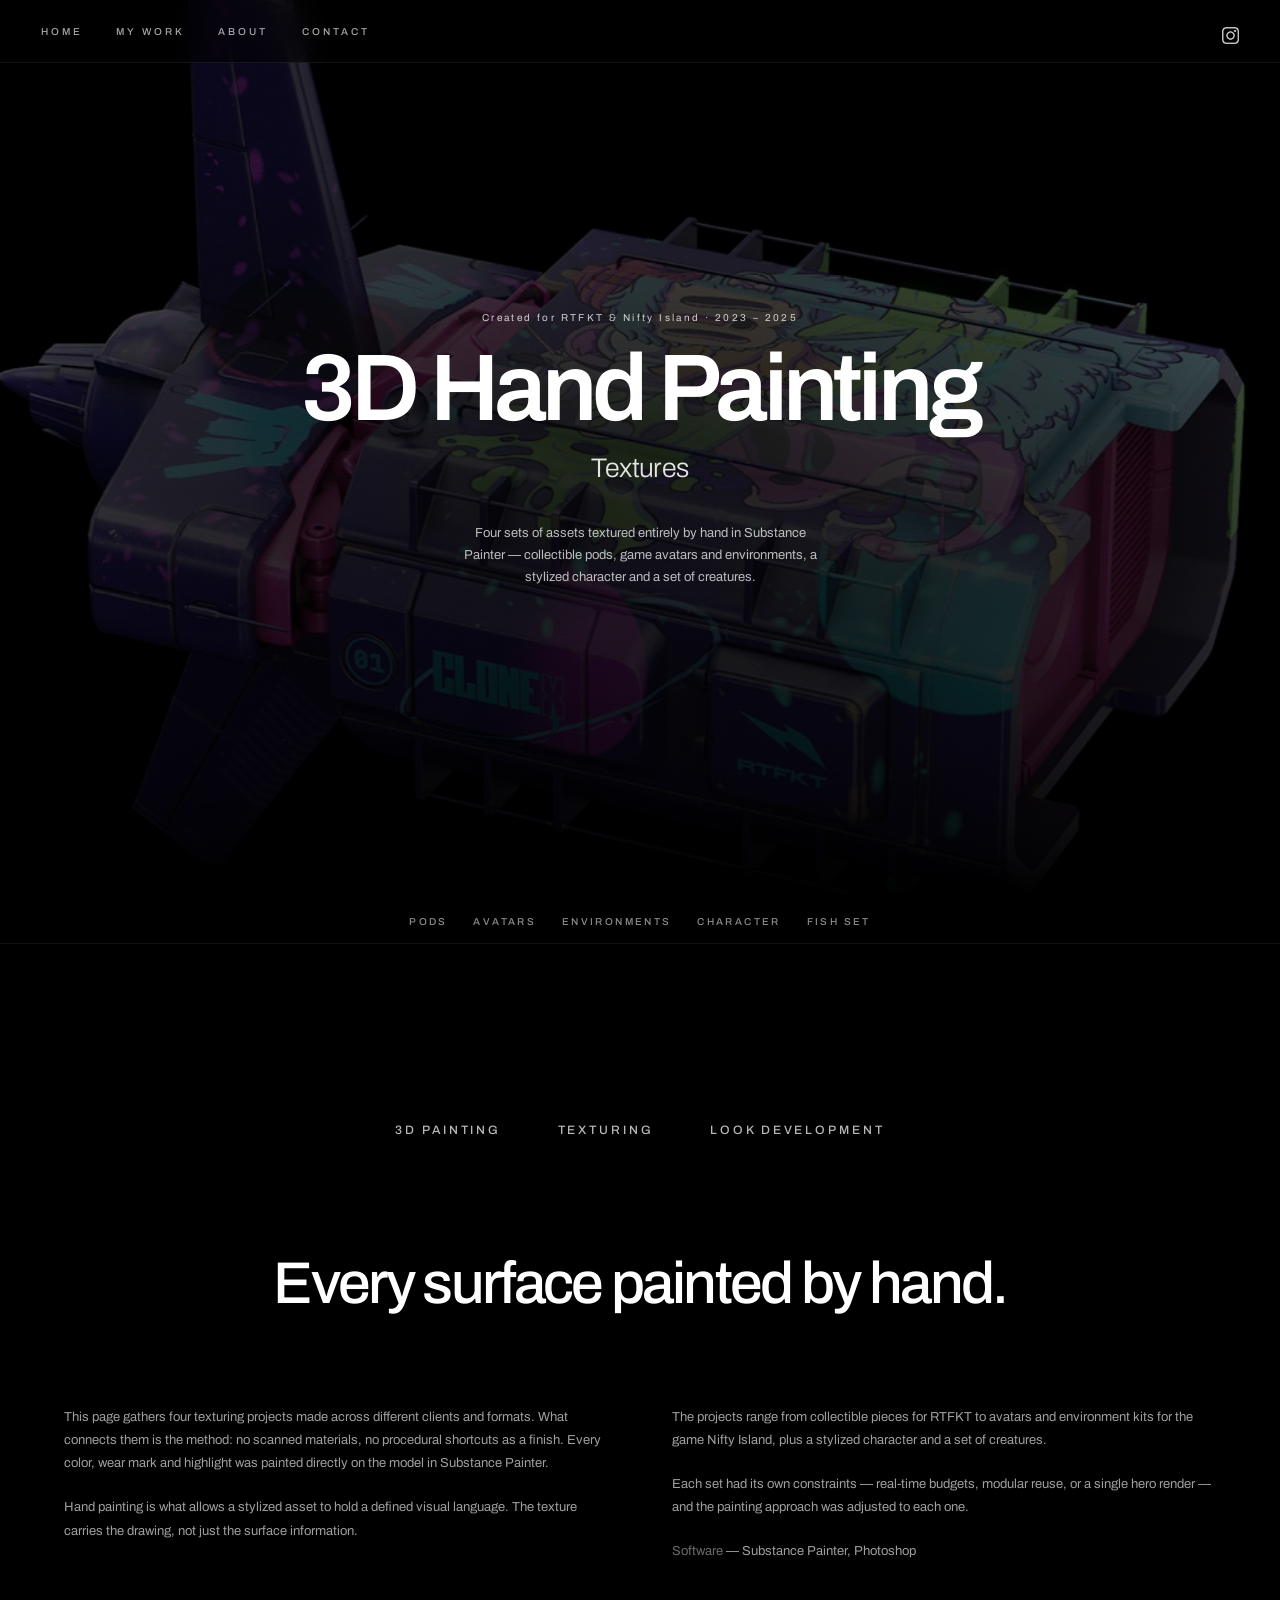
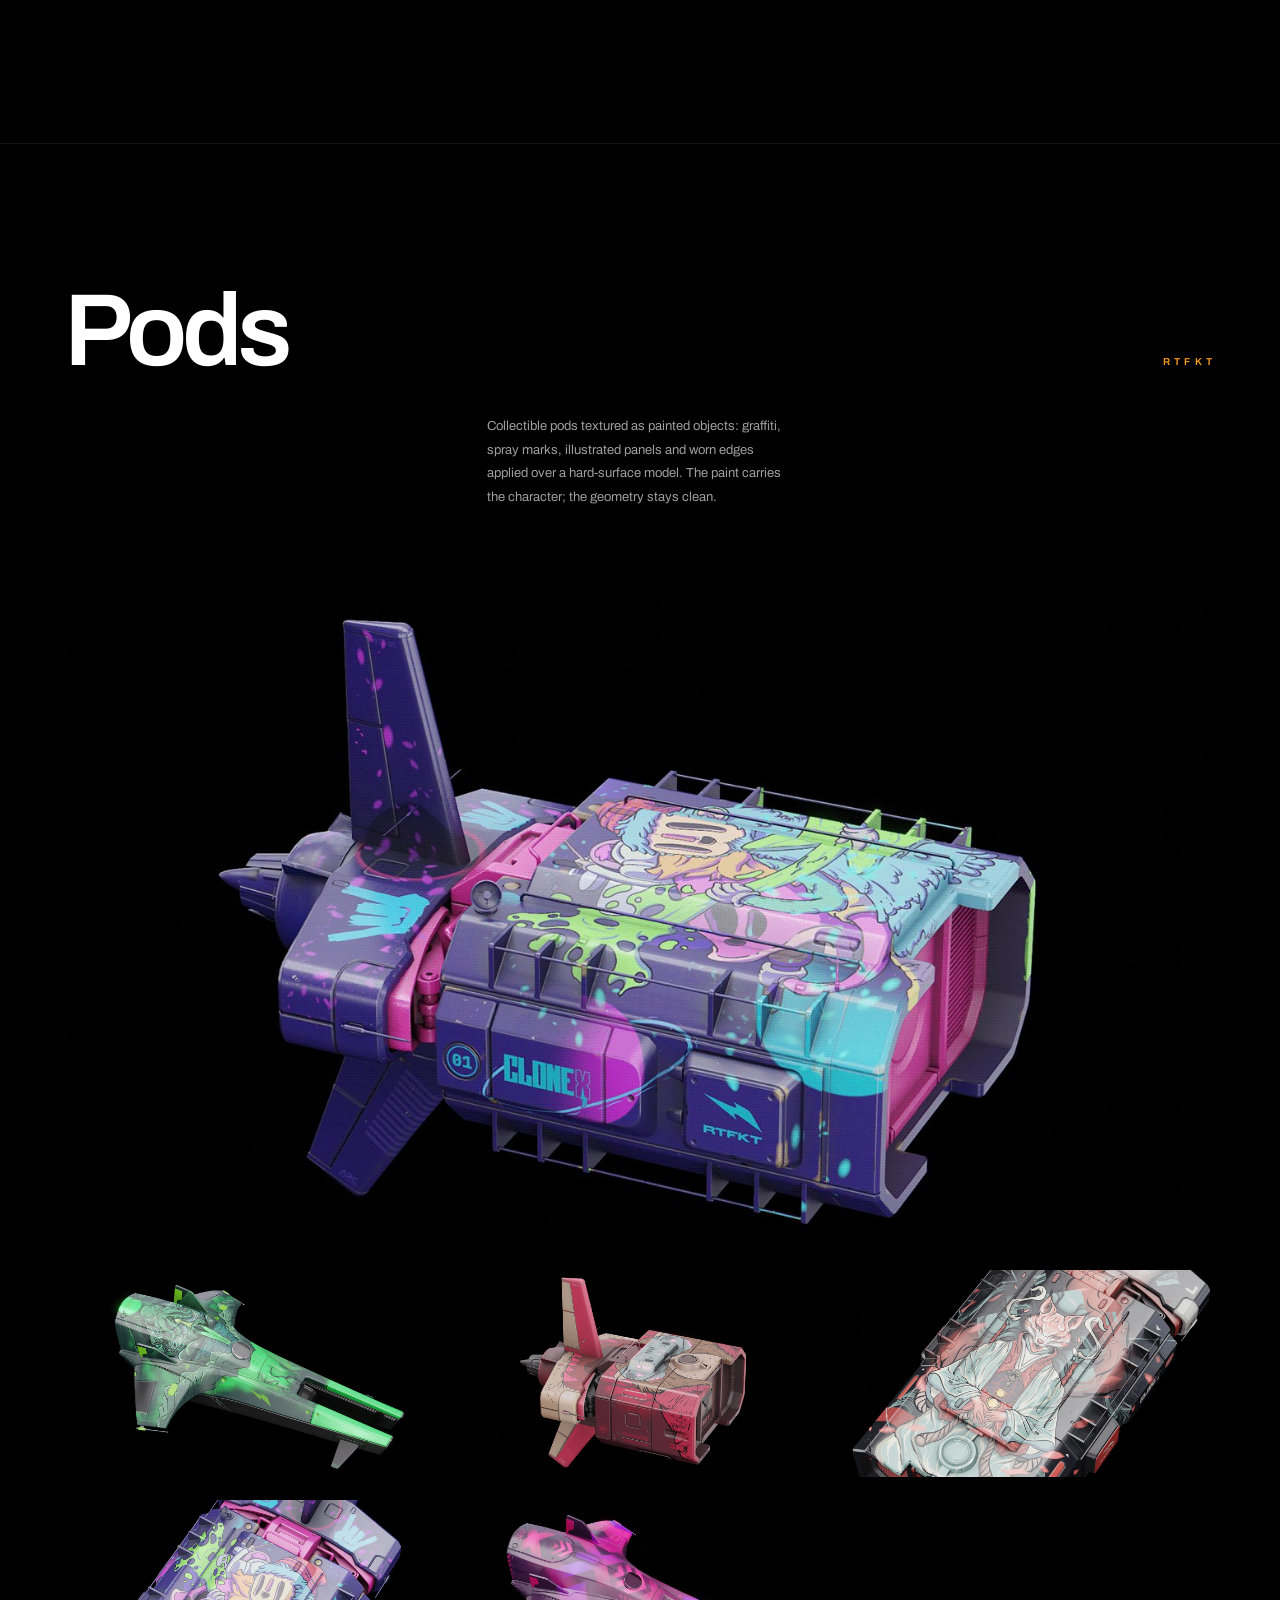
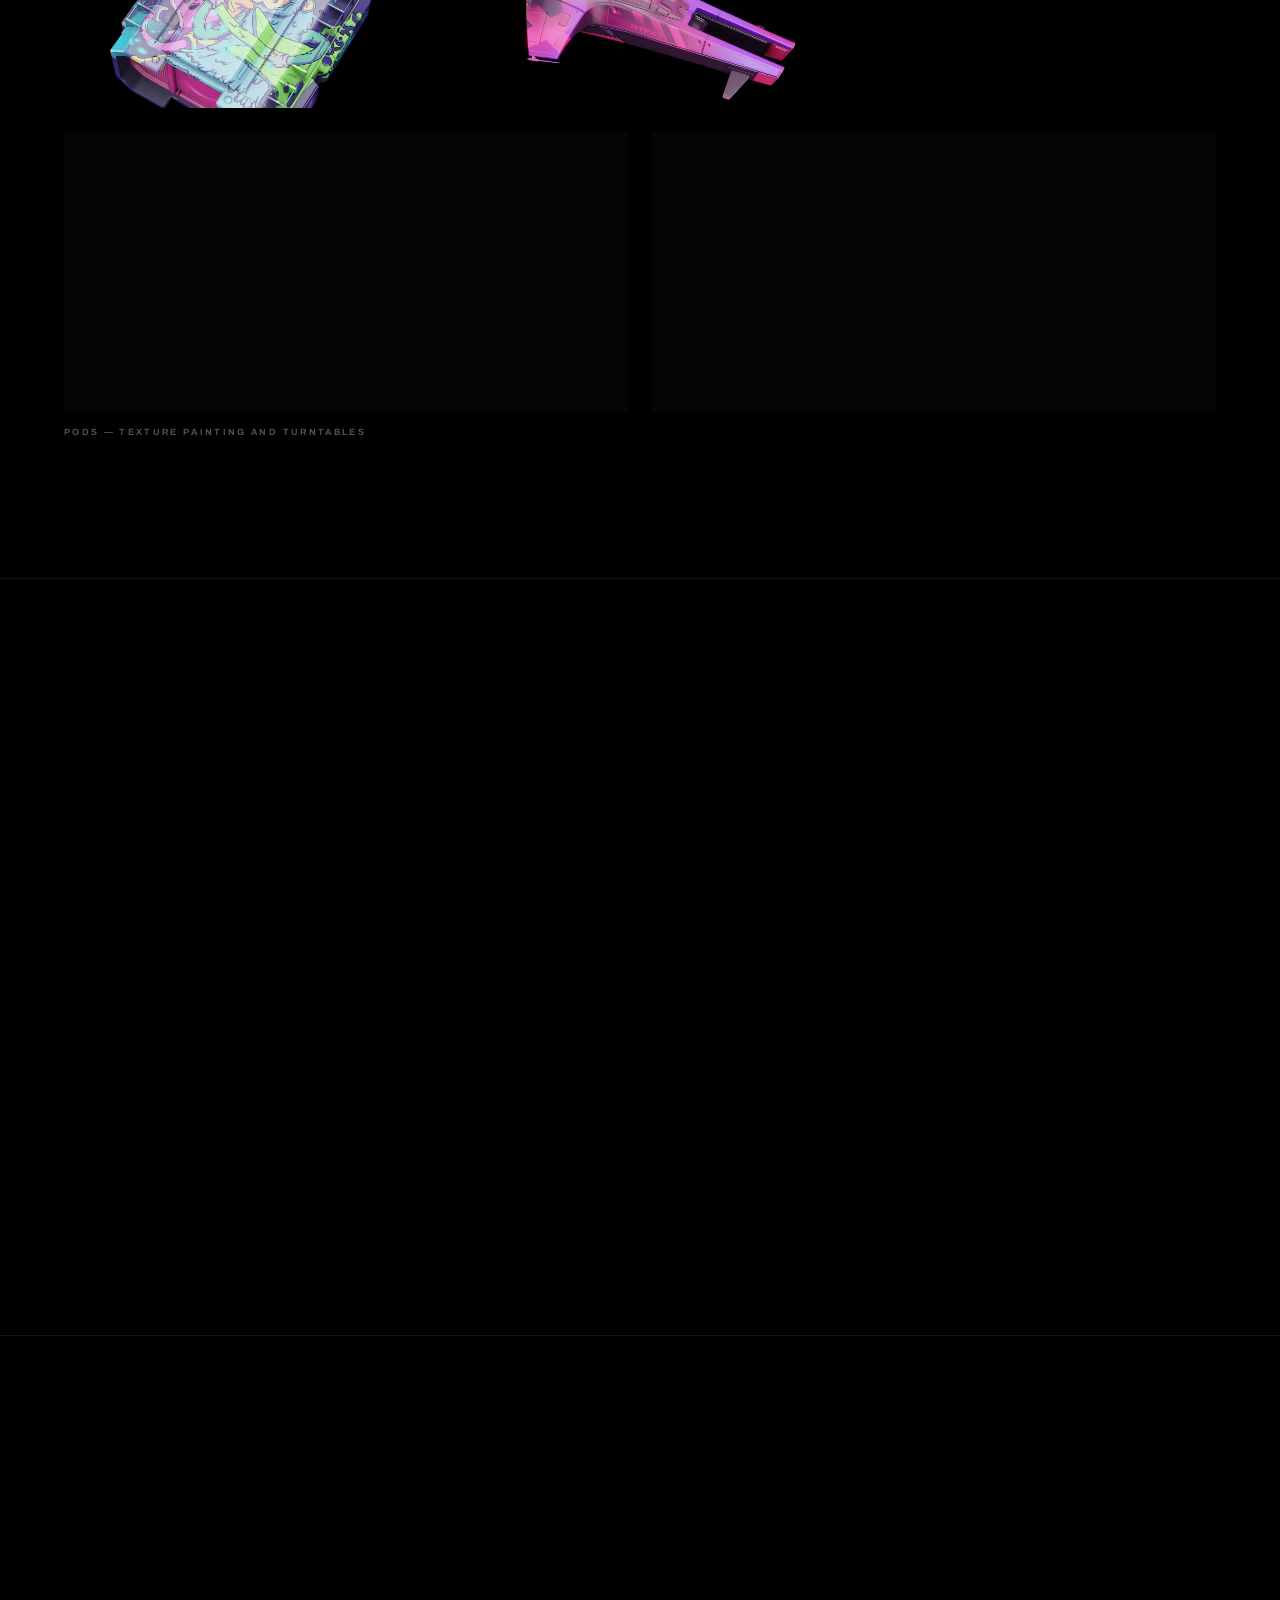
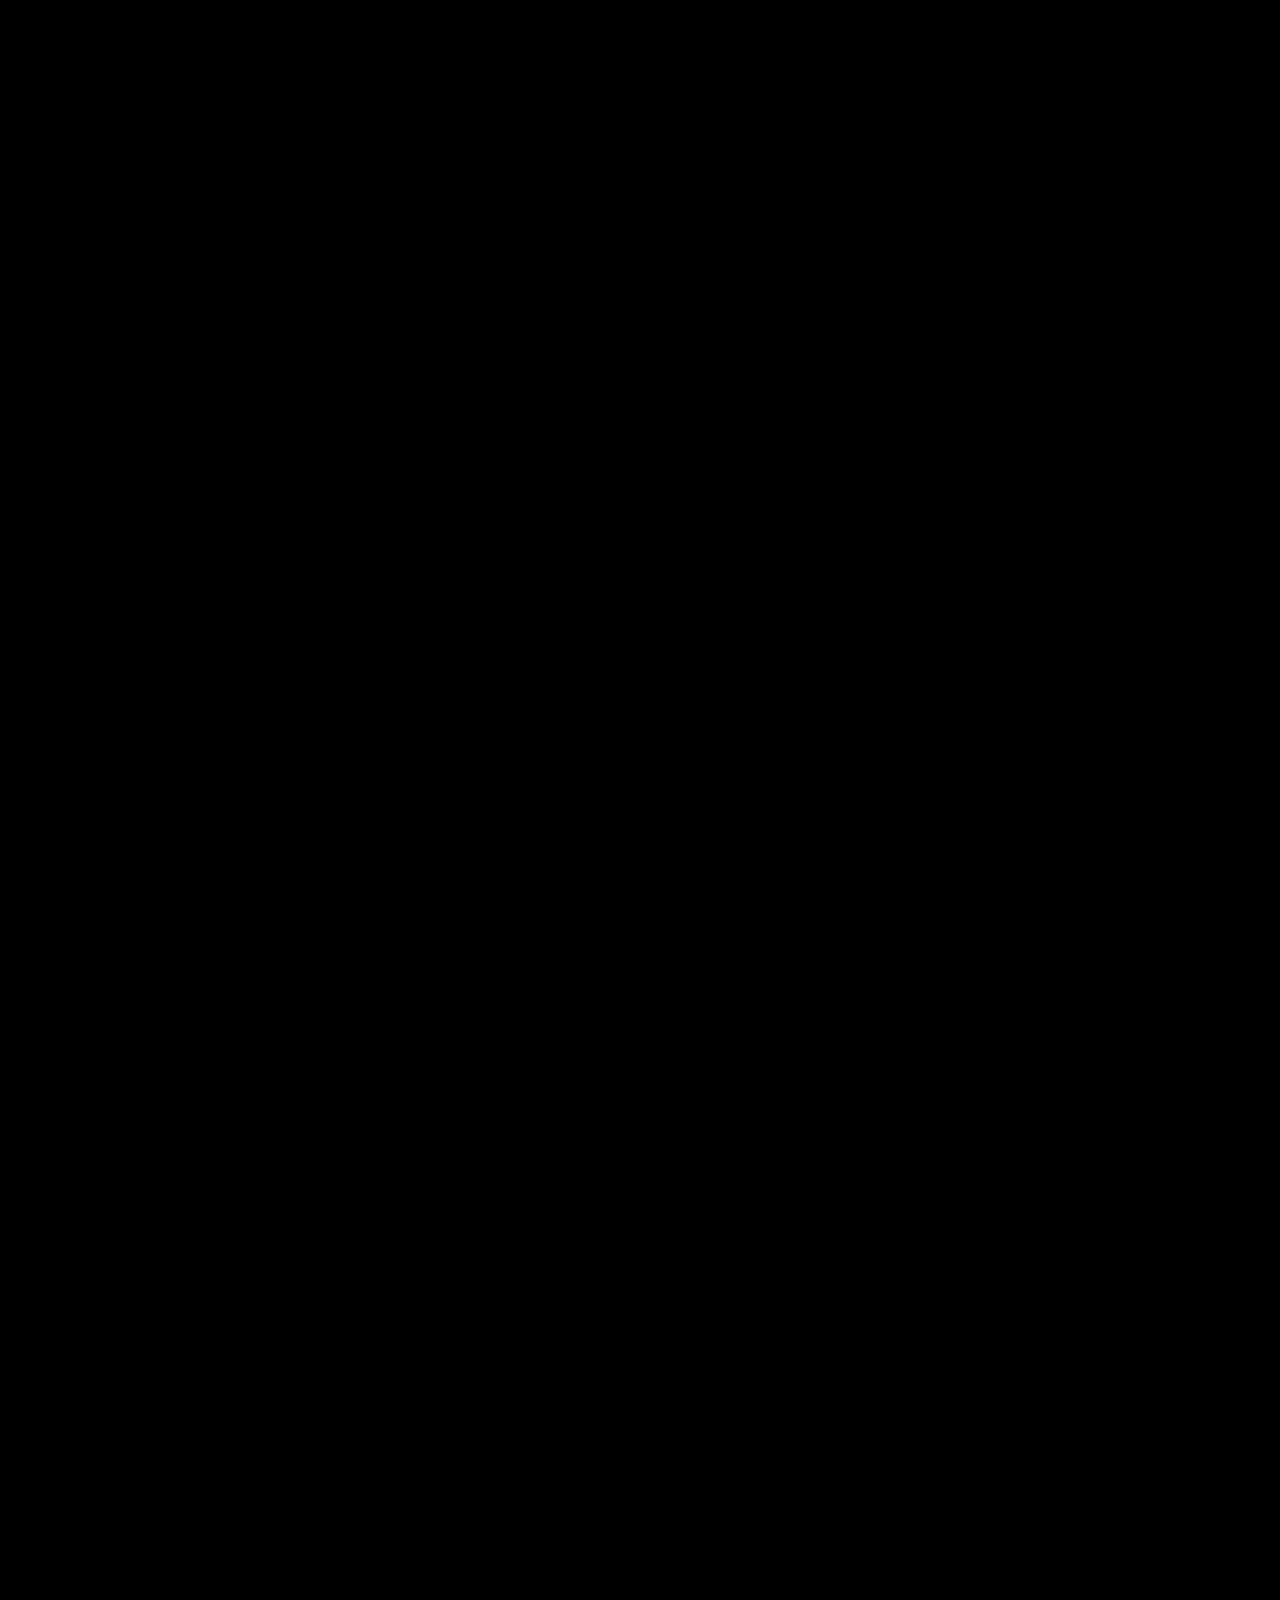
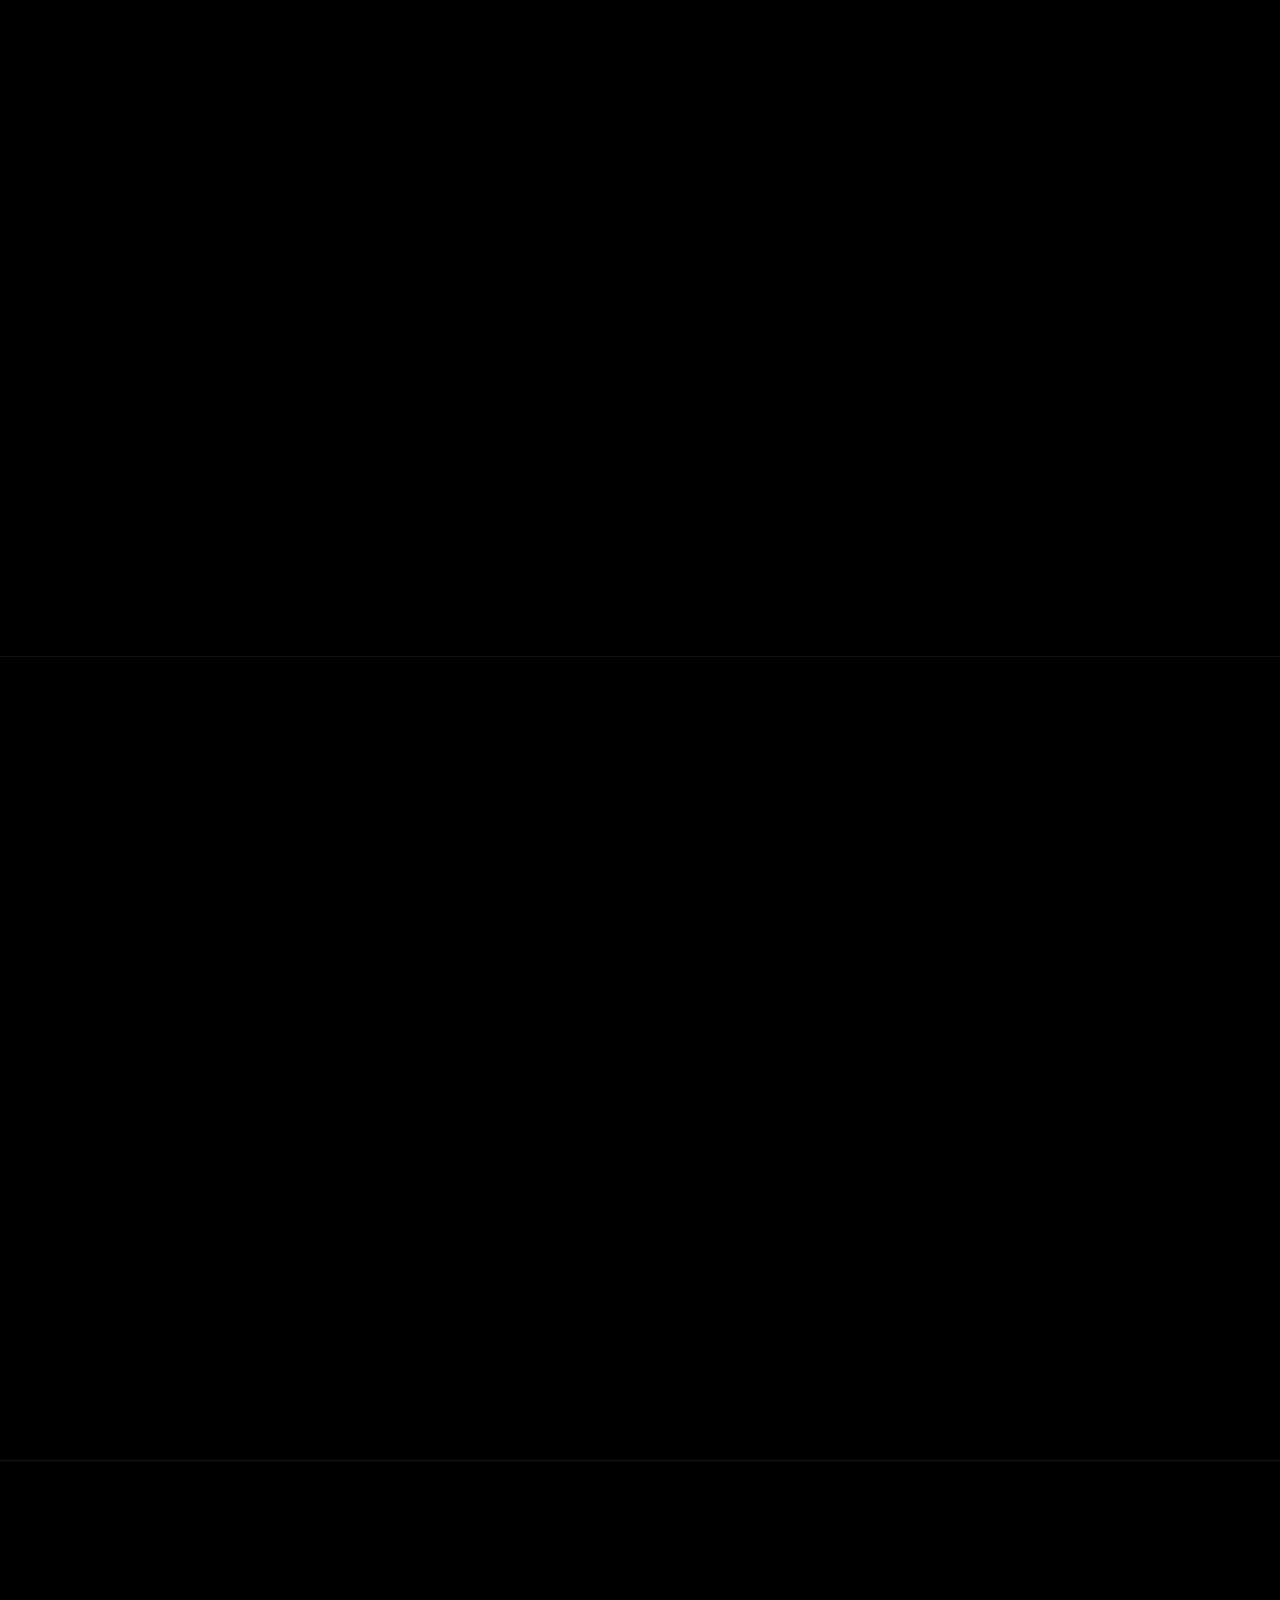
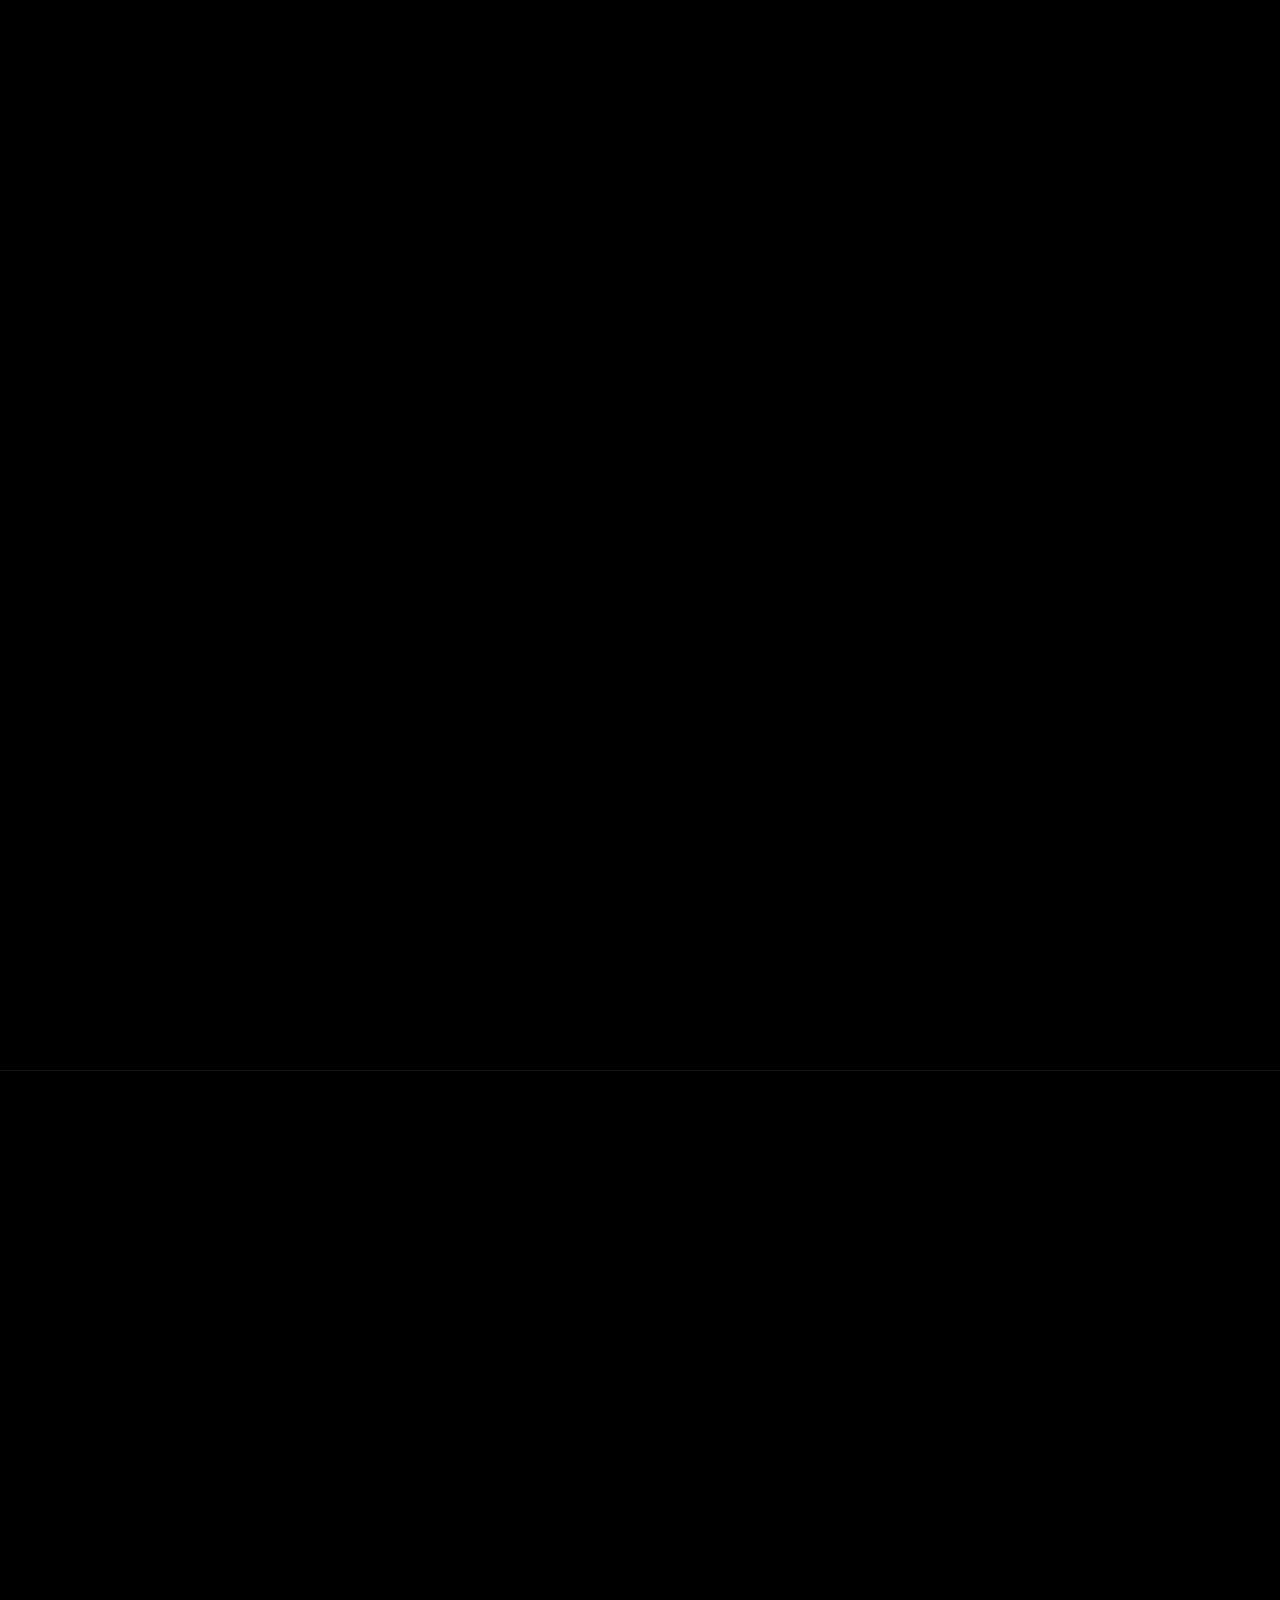
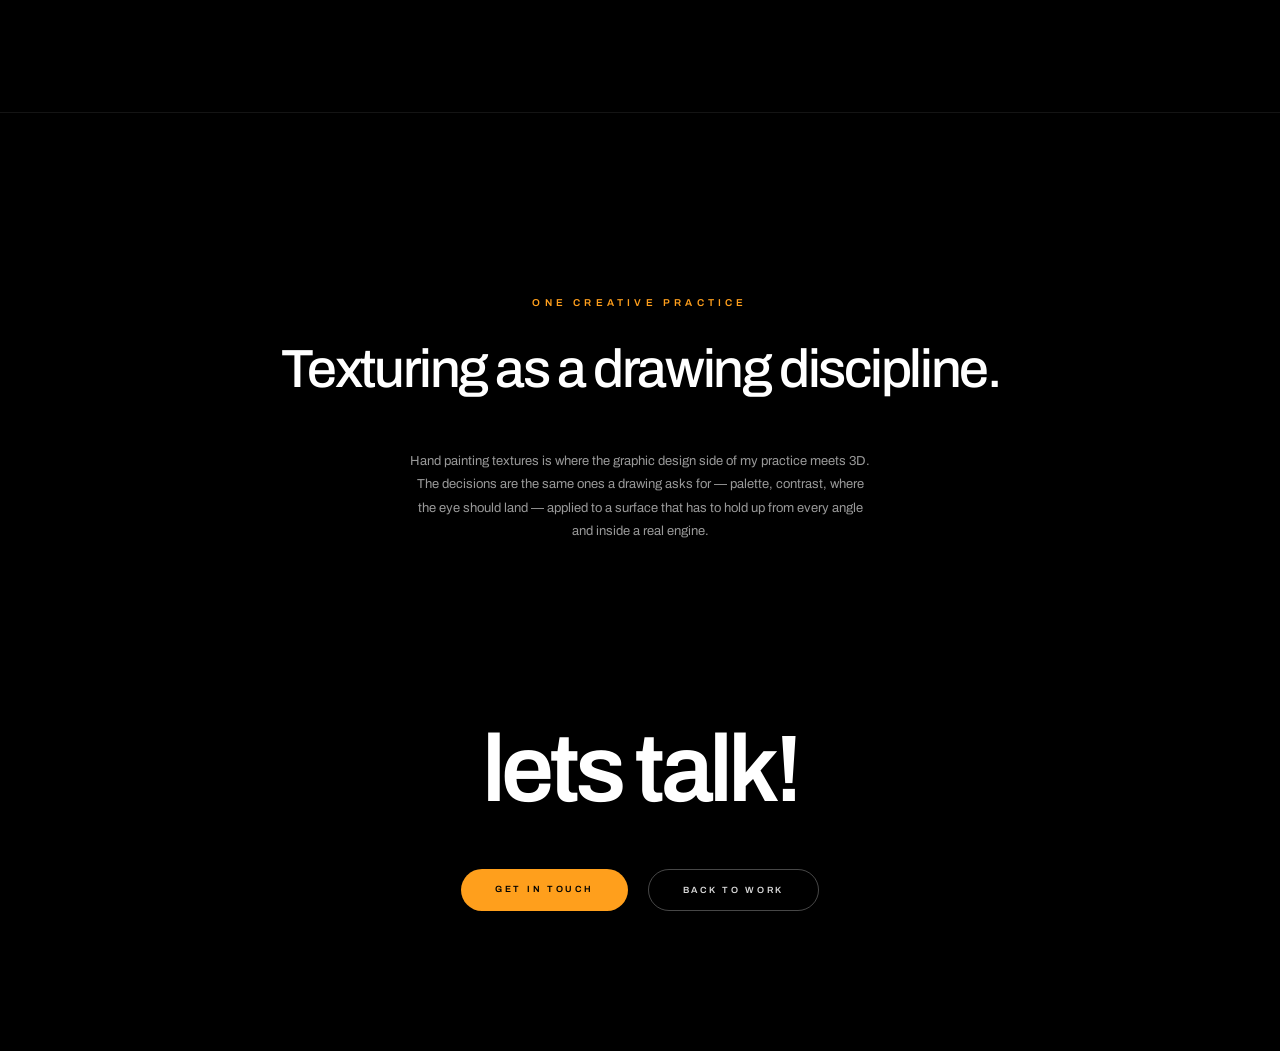
==== 3D Paintings.dc.html @ e6a9c97a "PORTFOLIO_V01" ====
<!DOCTYPE html>
<html>
<head>
<meta charset="utf-8">
<meta name="viewport" content="width=device-width, initial-scale=1">
<script src="./support.js"></script>
</head>
<body>
<x-dc>
<helmet>
<link rel="preconnect" href="https://fonts.googleapis.com">
<link rel="preconnect" href="https://fonts.gstatic.com" crossorigin="">
<link href="https://fonts.googleapis.com/css2?family=Archivo:wght@300;400;500;600;700&amp;display=swap" rel="stylesheet">
<style>
  html, body { margin:0; padding:0; background:#000; }
  body { font-family: Archivo, "Helvetica Neue", Helvetica, sans-serif; -webkit-font-smoothing:antialiased; }
  * { box-sizing:border-box; }
  a { color:#ff9f1c; text-decoration:none; }
  a:hover { color:#fff; }
  ::selection { background:#ff9f1c; color:#000; }
  html { scroll-behavior:smooth; }
</style>
</helmet>
<div style="background:#000; color:#fff; position:relative; overflow:hidden">

  <header style="position:fixed; top:0; left:0; right:0; z-index:60; display:flex; align-items:center; justify-content:space-between; padding:clamp(16px,2vw,26px) clamp(18px,3.2vw,46px); gap:16px; backdrop-filter:blur(18px); background:rgba(0,0,0,.55); border-bottom:1px solid rgba(255,255,255,.07)">
    <nav style="display:flex; gap:clamp(16px,2.6vw,38px); align-items:center; flex-wrap:wrap">
      <a href="Portfolio.dc.html#home" style="font-size:10px; font-weight:500; letter-spacing:.3em; text-transform:uppercase; color:rgba(255,255,255,.65); white-space:nowrap" style-hover="color:#fff">home</a>
      <a href="Portfolio.dc.html#work" style="font-size:10px; font-weight:500; letter-spacing:.3em; text-transform:uppercase; color:rgba(255,255,255,.65); white-space:nowrap" style-hover="color:#fff">my work</a>
      <a href="Portfolio.dc.html#about" style="font-size:10px; font-weight:500; letter-spacing:.3em; text-transform:uppercase; color:rgba(255,255,255,.65); white-space:nowrap" style-hover="color:#fff">about</a>
      <a href="Portfolio.dc.html#contact" style="font-size:10px; font-weight:500; letter-spacing:.3em; text-transform:uppercase; color:rgba(255,255,255,.65); white-space:nowrap" style-hover="color:#fff">contact</a>
    </nav>
    <div style="display:flex; gap:22px; align-items:center">
      <a href="https://instagram.com" target="_blank" rel="noreferrer" style="display:grid; place-items:center; width:17px; height:9px; opacity:.8; transition:opacity .3s ease" style-hover="opacity:1">
        <img src="assets/icone_instagram.png" alt="Instagram" style="width:100%; height:100%; object-fit:contain; display:block">
      </a>
    </div>
  </header>

  <section data-screen-label="Hero" style="position:relative; height:100vh; min-height:620px; overflow:hidden">
    <img data-heroparallax="1" src="assets/paintings/pods-01.jpg" alt="Hand-painted 3D pod" fetchpriority="high" decoding="async" style="position:absolute; inset:0; width:100%; height:100%; object-fit:cover; transform:translate3d(0,0,0) scale(1.1); will-change:transform">
    <div style="position:absolute; inset:0; background:radial-gradient(ellipse 70% 55% at 50% 48%, rgba(0,0,0,.72) 0%, rgba(0,0,0,.55) 55%, rgba(0,0,0,.3) 80%, transparent 100%), linear-gradient(to bottom, rgba(0,0,0,.7) 0%, rgba(0,0,0,.35) 32%, rgba(0,0,0,.6) 70%, #000 100%)"></div>

    <div style="position:absolute; inset:0; display:flex; flex-direction:column; align-items:center; justify-content:center; text-align:center; padding:0 clamp(18px,5vw,90px); gap:clamp(14px,1.6vw,22px)">
      <span style="font-size:clamp(9px,.78vw,12px); font-weight:400; letter-spacing:.24em; color:rgba(255,255,255,.78)">Created for RTFKT &amp; Nifty Island · 2023 – 2025</span>
      <h1 style="margin:0; font-size:clamp(40px,7.4vw,132px); font-weight:600; letter-spacing:-.05em; line-height:.94; color:#fff">3D Hand Painting</h1>
      <p style="margin:0; font-size:clamp(16px,2.1vw,38px); font-weight:300; letter-spacing:-.02em; color:rgba(255,255,255,.88)">Textures</p>
      <p style="margin:clamp(10px,1.4vw,20px) 0 0; max-width:52ch; font-size:clamp(13px,1vw,16px); font-weight:400; line-height:1.7; color:rgba(255,255,255,.72); text-wrap:pretty">Four sets of assets textured entirely by hand in Substance Painter — collectible pods, game avatars and environments, a stylized character and a set of creatures.</p>
    </div>
  </section>

  <nav data-chapters="1" style="position:sticky; top:clamp(48px,5.4vw,66px); z-index:40; display:flex; justify-content:center; gap:clamp(12px,2vw,30px); flex-wrap:wrap; padding:16px clamp(18px,5vw,90px); background:rgba(0,0,0,.6); backdrop-filter:blur(18px); border-bottom:1px solid rgba(255,255,255,.07)">
    <a href="#pods" data-chip="1" style="font-size:10px; font-weight:500; letter-spacing:.24em; text-transform:uppercase; color:rgba(255,255,255,.55); white-space:nowrap" style-hover="color:#fff">pods</a>
    <a href="#avatars" data-chip="1" style="font-size:10px; font-weight:500; letter-spacing:.24em; text-transform:uppercase; color:rgba(255,255,255,.55); white-space:nowrap" style-hover="color:#fff">avatars</a>
    <a href="#environments" data-chip="1" style="font-size:10px; font-weight:500; letter-spacing:.24em; text-transform:uppercase; color:rgba(255,255,255,.55); white-space:nowrap" style-hover="color:#fff">environments</a>
    <a href="#character" data-chip="1" style="font-size:10px; font-weight:500; letter-spacing:.24em; text-transform:uppercase; color:rgba(255,255,255,.55); white-space:nowrap" style-hover="color:#fff">character</a>
    <a href="#fish" data-chip="1" style="font-size:10px; font-weight:500; letter-spacing:.24em; text-transform:uppercase; color:rgba(255,255,255,.55); white-space:nowrap" style-hover="color:#fff">fish set</a>
  </nav>

  <section data-screen-label="Discipline" style="padding:clamp(90px,14vw,220px) clamp(18px,5vw,90px)">
    <div data-reveal="1" style="display:flex; justify-content:center; gap:clamp(28px,4.4vw,72px); flex-wrap:wrap; font-size:clamp(11px,.95vw,15px); font-weight:500; letter-spacing:.24em; text-transform:uppercase; color:rgba(255,255,255,.72)">
      <span>3D Painting</span>
      <span>Texturing</span>
      <span>Look Development</span>
    </div>
    <p data-reveal="1" style="margin:clamp(56px,9vw,140px) auto 0; max-width:22ch; text-align:center; font-size:clamp(28px,4.6vw,76px); font-weight:500; letter-spacing:-.045em; line-height:1.08; color:#fff; text-wrap:balance">Every surface painted by hand.</p>
    <div data-reveal="1" style="display:grid; grid-template-columns:repeat(auto-fit,minmax(320px,1fr)); gap:clamp(28px,5vw,90px); align-items:start; width:min(100%,1180px); margin:clamp(46px,7vw,110px) auto 0">
      <div style="display:flex; flex-direction:column; gap:clamp(14px,1.6vw,22px); font-size:clamp(13px,1vw,16px); line-height:1.8; color:rgba(255,255,255,.62); text-wrap:pretty">
        <p style="margin:0">This page gathers four texturing projects made across different clients and formats. What connects them is the method: no scanned materials, no procedural shortcuts as a finish. Every color, wear mark and highlight was painted directly on the model in Substance Painter.</p>
        <p style="margin:0">Hand painting is what allows a stylized asset to hold a defined visual language. The texture carries the drawing, not just the surface information.</p>
      </div>
      <div style="display:flex; flex-direction:column; gap:clamp(14px,1.6vw,22px); font-size:clamp(13px,1vw,16px); line-height:1.8; color:rgba(255,255,255,.62); text-wrap:pretty">
        <p style="margin:0">The projects range from collectible pieces for RTFKT to avatars and environment kits for the game Nifty Island, plus a stylized character and a set of creatures.</p>
        <p style="margin:0">Each set had its own constraints — real-time budgets, modular reuse, or a single hero render — and the painting approach was adjusted to each one.</p>
        <p style="margin:0"><span style="color:rgba(255,255,255,.42)">Software</span> — Substance Painter, Photoshop</p>
      </div>
    </div>
  </section>

  <section id="pods" data-screen-label="Pods" style="content-visibility:auto; contain-intrinsic-size:auto 1400px; padding:clamp(70px,11vw,170px) 0; border-top:1px solid rgba(255,255,255,.08)">
    <div style="display:flex; align-items:baseline; justify-content:space-between; gap:clamp(18px,3vw,48px); flex-wrap:wrap; width:min(100%,1700px); margin:0 auto; padding:0 clamp(18px,5vw,90px)">
      <h2 data-reveal="1" style="margin:0; font-size:clamp(40px,8vw,150px); font-weight:600; letter-spacing:-.055em; line-height:.9; color:#fff">Pods</h2>
      <span style="font-size:10px; font-weight:600; letter-spacing:.42em; text-transform:uppercase; color:#ff9f1c">rtfkt</span>
    </div>
    <p data-reveal="1" style="margin:clamp(24px,3vw,44px) auto 0; max-width:62ch; padding:0 clamp(18px,5vw,90px); font-size:clamp(13px,1vw,16px); line-height:1.8; color:rgba(255,255,255,.62); text-wrap:pretty">Collectible pods textured as painted objects: graffiti, spray marks, illustrated panels and worn edges applied over a hard-surface model. The paint carries the character; the geometry stays clean.</p>
    <div style="width:min(100%,1700px); margin:clamp(46px,7vw,100px) auto 0; padding:0 clamp(18px,5vw,90px)">
      <img src="assets/paintings/pods-01.jpg" alt="Hand-painted pod" loading="lazy" decoding="async" style="width:100%; height:auto; display:block; border-radius:4px">
    </div>
    <div style="display:grid; grid-template-columns:repeat(auto-fit,minmax(300px,1fr)); gap:clamp(14px,1.8vw,28px); width:min(100%,1700px); margin:clamp(14px,1.8vw,28px) auto 0; padding:0 clamp(18px,5vw,90px)">
      <img src="assets/paintings/pods-02.jpg" alt="Hand-painted pod" loading="lazy" decoding="async" style="width:100%; height:auto; display:block; border-radius:4px">
      <img src="assets/paintings/pods-03.jpg" alt="Hand-painted pod" loading="lazy" decoding="async" style="width:100%; height:auto; display:block; border-radius:4px">
      <img src="assets/paintings/pods-04.jpg" alt="Hand-painted pod" loading="lazy" decoding="async" style="width:100%; height:auto; display:block; border-radius:4px">
      <img src="assets/paintings/pods-05.jpg" alt="Hand-painted pod" loading="lazy" decoding="async" style="width:100%; height:auto; display:block; border-radius:4px">
      <img src="assets/paintings/pods-06.jpg" alt="Hand-painted pod" loading="lazy" decoding="async" style="width:100%; height:auto; display:block; border-radius:4px">
    </div>
    <div style="display:grid; grid-template-columns:repeat(auto-fit,minmax(300px,1fr)); gap:clamp(14px,1.8vw,28px); width:min(100%,1700px); margin:clamp(14px,1.8vw,28px) auto 0; padding:0 clamp(18px,5vw,90px)">
      <video data-lazyvid="1" src="assets/paintings/pods-turntable-b.mp4" muted="" loop="" playsinline="" preload="none" aria-label="Pod turntable" style="width:100%; height:auto; display:block; border-radius:4px; background:#050505"></video>
      <video data-lazyvid="1" src="assets/paintings/pods-turntable-a.mp4" muted="" loop="" playsinline="" preload="none" aria-label="Pod turntable" style="width:100%; height:auto; display:block; border-radius:4px; background:#050505"></video>
    </div>
    <p style="margin:14px auto 0; width:min(100%,1700px); padding:0 clamp(18px,5vw,90px); font-size:9px; font-weight:600; letter-spacing:.26em; text-transform:uppercase; color:rgba(255,255,255,.34)">pods — texture painting and turntables</p>
  </section>

  <section id="avatars" data-screen-label="Avatars" style="content-visibility:auto; contain-intrinsic-size:auto 1200px; padding:clamp(70px,11vw,170px) 0; border-top:1px solid rgba(255,255,255,.08)">
    <div style="display:flex; align-items:baseline; justify-content:space-between; gap:clamp(18px,3vw,48px); flex-wrap:wrap; width:min(100%,1700px); margin:0 auto; padding:0 clamp(18px,5vw,90px)">
      <h2 data-reveal="1" style="margin:0; max-width:14ch; font-size:clamp(40px,8vw,150px); font-weight:600; letter-spacing:-.055em; line-height:.9; color:#fff">Avatars</h2>
      <span style="font-size:10px; font-weight:600; letter-spacing:.42em; text-transform:uppercase; color:#ff9f1c">nifty island</span>
    </div>
    <p data-reveal="1" style="margin:clamp(24px,3vw,44px) auto 0; max-width:62ch; padding:0 clamp(18px,5vw,90px); font-size:clamp(13px,1vw,16px); line-height:1.8; color:rgba(255,255,255,.62); text-wrap:pretty">A series of playable characters textured for the game. Each one had to read clearly at gameplay distance and hold the identity of its collection, working inside a real-time texture budget.</p>
    <div style="display:grid; grid-template-columns:repeat(auto-fit,minmax(240px,1fr)); gap:clamp(12px,1.5vw,24px); width:min(100%,1700px); margin:clamp(46px,7vw,100px) auto 0; padding:0 clamp(18px,5vw,90px)">
      <video data-lazyvid="1" src="assets/paintings/nifty-shiba.mp4" muted="" loop="" playsinline="" preload="none" aria-label="Character turntable" style="width:100%; height:auto; display:block; border-radius:4px; background:#050505"></video>
      <video data-lazyvid="1" src="assets/paintings/nifty-wolfdao.mp4" muted="" loop="" playsinline="" preload="none" aria-label="Character turntable" style="width:100%; height:auto; display:block; border-radius:4px; background:#050505"></video>
      <video data-lazyvid="1" src="assets/paintings/nifty-metamask.mp4" muted="" loop="" playsinline="" preload="none" aria-label="Character turntable" style="width:100%; height:auto; display:block; border-radius:4px; background:#050505"></video>
      <video data-lazyvid="1" src="assets/paintings/nifty-sassal.mp4" muted="" loop="" playsinline="" preload="none" aria-label="Character turntable" style="width:100%; height:auto; display:block; border-radius:4px; background:#050505"></video>
      
    </div>
    <p style="margin:14px auto 0; width:min(100%,1700px); padding:0 clamp(18px,5vw,90px); font-size:9px; font-weight:600; letter-spacing:.26em; text-transform:uppercase; color:rgba(255,255,255,.34)">nifty island — character texturing</p>
  </section>

  <section id="environments" data-screen-label="Environments" style="content-visibility:auto; contain-intrinsic-size:auto 2000px; padding:clamp(70px,11vw,170px) 0; border-top:1px solid rgba(255,255,255,.08)">
    <div style="display:flex; align-items:baseline; justify-content:space-between; gap:clamp(18px,3vw,48px); flex-wrap:wrap; width:min(100%,1700px); margin:0 auto; padding:0 clamp(18px,5vw,90px)">
      <h2 data-reveal="1" style="margin:0; max-width:14ch; font-size:clamp(40px,8vw,150px); font-weight:600; letter-spacing:-.055em; line-height:.9; color:#fff">Houses &amp; props</h2>
      <span style="font-size:10px; font-weight:600; letter-spacing:.42em; text-transform:uppercase; color:#ff9f1c">nifty island</span>
    </div>
    <p data-reveal="1" style="margin:clamp(24px,3vw,44px) auto 0; max-width:62ch; padding:0 clamp(18px,5vw,90px); font-size:clamp(13px,1vw,16px); line-height:1.8; color:rgba(255,255,255,.62); text-wrap:pretty">Buildings, modular kits, furniture and props for the environments. Painted as families rather than single objects: the wood, fabric and paint had to stay consistent across dozens of pieces so players could combine them freely.</p>
    <div style="display:grid; grid-template-columns:repeat(auto-fit,minmax(240px,1fr)); gap:clamp(12px,1.5vw,24px); width:min(100%,1700px); margin:clamp(46px,7vw,100px) auto 0; padding:0 clamp(18px,5vw,90px)">
      <video data-lazyvid="1" src="assets/paintings/nifty-bayc.mp4" muted="" loop="" playsinline="" preload="none" aria-label="House turntable" style="width:100%; height:auto; display:block; border-radius:4px; background:#050505"></video>
      <video data-lazyvid="1" src="assets/paintings/nifty-moonbirds.mp4" muted="" loop="" playsinline="" preload="none" aria-label="House turntable" style="width:100%; height:auto; display:block; border-radius:4px; background:#050505"></video>
      <video data-lazyvid="1" src="assets/paintings/nifty-forgottenrunes.mp4" muted="" loop="" playsinline="" preload="none" aria-label="House turntable" style="width:100%; height:auto; display:block; border-radius:4px; background:#050505"></video>
      <video data-lazyvid="1" src="assets/paintings/nifty-cyberkong.mp4" muted="" loop="" playsinline="" preload="none" aria-label="House turntable" style="width:100%; height:auto; display:block; border-radius:4px; background:#050505"></video>
      <video data-lazyvid="1" src="assets/paintings/nifty-sappyseals.mp4" muted="" loop="" playsinline="" preload="none" aria-label="House turntable" style="width:100%; height:auto; display:block; border-radius:4px; background:#050505"></video>
    </div>
    <p style="margin:14px auto 0; width:min(100%,1700px); padding:0 clamp(18px,5vw,90px); font-size:9px; font-weight:600; letter-spacing:.26em; text-transform:uppercase; color:rgba(255,255,255,.34)">houses — texture painting and turntables</p>
    <div style="display:grid; grid-template-columns:repeat(auto-fit,minmax(320px,1fr)); gap:clamp(14px,1.8vw,28px); width:min(100%,1700px); margin:clamp(46px,7vw,100px) auto 0; padding:0 clamp(18px,5vw,90px)">
      <img src="assets/paintings/env-01.jpg" alt="Hand-painted furniture set" loading="lazy" decoding="async" style="width:100%; height:auto; display:block; border-radius:4px; grid-column:1/-1">
      <img src="assets/paintings/env-02.jpg" alt="Hand-painted prop" loading="lazy" decoding="async" style="width:100%; height:auto; display:block; border-radius:4px">
      <img src="assets/paintings/env-04.jpg" alt="Hand-painted prop" loading="lazy" decoding="async" style="width:100%; height:auto; display:block; border-radius:4px">
      <img src="assets/paintings/env-05.jpg" alt="Hand-painted prop" loading="lazy" decoding="async" style="width:100%; height:auto; display:block; border-radius:4px">
      <img src="assets/paintings/env-06.jpg" alt="Modular flooring kit" loading="lazy" decoding="async" style="width:100%; height:auto; display:block; border-radius:4px">
    </div>
    <div data-reveal="1" style="display:grid; grid-template-columns:repeat(auto-fit,minmax(300px,1fr)); gap:clamp(28px,4vw,64px); align-items:center; width:min(100%,1500px); margin:clamp(46px,7vw,100px) auto 0; padding:0 clamp(18px,5vw,90px)">
      <img src="assets/paintings/env-03.jpg" alt="Untextured modular kit" loading="lazy" decoding="async" style="width:100%; height:auto; display:block; border-radius:4px">
      <p style="margin:0; font-size:clamp(15px,1.35vw,22px); font-weight:400; line-height:1.6; letter-spacing:-.01em; color:#fff; text-wrap:pretty">The same kit before painting. Everything that reads as material in the final asset — grain, joints, dirt, colored accents — was added in the texture.</p>
    </div>
    <p style="margin:14px auto 0; width:min(100%,1700px); padding:0 clamp(18px,5vw,90px); font-size:9px; font-weight:600; letter-spacing:.26em; text-transform:uppercase; color:rgba(255,255,255,.34)">props and modular kits — environment assets</p>
  </section>

  <section id="character" data-screen-label="Character" style="content-visibility:auto; contain-intrinsic-size:auto 1200px; padding:clamp(70px,11vw,170px) 0; border-top:1px solid rgba(255,255,255,.08)">
    <div style="display:flex; align-items:baseline; justify-content:space-between; gap:clamp(18px,3vw,48px); flex-wrap:wrap; width:min(100%,1700px); margin:0 auto; padding:0 clamp(18px,5vw,90px)">
      <h2 data-reveal="1" style="margin:0; max-width:14ch; font-size:clamp(40px,8vw,150px); font-weight:600; letter-spacing:-.055em; line-height:.9; color:#fff">Stylized character</h2>
      <span style="font-size:10px; font-weight:600; letter-spacing:.42em; text-transform:uppercase; color:#ff9f1c">art test</span>
    </div>
    <p data-reveal="1" style="margin:clamp(24px,3vw,44px) auto 0; max-width:62ch; padding:0 clamp(18px,5vw,90px); font-size:clamp(13px,1vw,16px); line-height:1.8; color:rgba(255,255,255,.62); text-wrap:pretty">A single character taken further as a painting exercise: skin, hair, fabric and leather built up in layers, with the light and volume painted into the diffuse rather than left to the shader.</p>
    <div style="display:grid; grid-template-columns:repeat(auto-fit,minmax(300px,1fr)); gap:clamp(14px,1.8vw,28px); width:min(100%,1500px); margin:clamp(46px,7vw,100px) auto 0; padding:0 clamp(18px,5vw,90px)">
      <video data-lazyvid="1" src="assets/paintings/char-render.mp4" muted="" loop="" playsinline="" preload="none" aria-label="Character render" style="width:100%; height:auto; display:block; border-radius:4px; background:#050505"></video>
      <video data-lazyvid="1" src="assets/paintings/char-turntable-a.mp4" muted="" loop="" playsinline="" preload="none" aria-label="Character turntable" style="width:100%; height:auto; display:block; border-radius:4px; background:#050505"></video>
      <video data-lazyvid="1" src="assets/paintings/char-turntable-b.mp4" muted="" loop="" playsinline="" preload="none" aria-label="Character turntable" style="width:100%; height:auto; display:block; border-radius:4px; background:#050505"></video>
    </div>
    <p style="margin:14px auto 0; width:min(100%,1500px); padding:0 clamp(18px,5vw,90px); font-size:9px; font-weight:600; letter-spacing:.26em; text-transform:uppercase; color:rgba(255,255,255,.34)">stylized character — render and turntables</p>
  </section>

  <section id="fish" data-screen-label="Fish set" style="content-visibility:auto; contain-intrinsic-size:auto 1600px; padding:clamp(70px,11vw,170px) 0; border-top:1px solid rgba(255,255,255,.08)">
    <div style="display:flex; align-items:baseline; justify-content:space-between; gap:clamp(18px,3vw,48px); flex-wrap:wrap; width:min(100%,1700px); margin:0 auto; padding:0 clamp(18px,5vw,90px)">
      <h2 data-reveal="1" style="margin:0; max-width:14ch; font-size:clamp(40px,8vw,150px); font-weight:600; letter-spacing:-.055em; line-height:.9; color:#fff">Fish set</h2>
      <span style="font-size:10px; font-weight:600; letter-spacing:.42em; text-transform:uppercase; color:#ff9f1c">creature painting</span>
    </div>
    <p data-reveal="1" style="margin:clamp(24px,3vw,44px) auto 0; max-width:62ch; padding:0 clamp(18px,5vw,90px); font-size:clamp(13px,1vw,16px); line-height:1.8; color:rgba(255,255,255,.62); text-wrap:pretty">A family of creatures painted with a shared palette and a loose, wet-brush treatment. Each one is distinct, but the color logic and the way the paint bleeds across the body keeps the set reading as one species.</p>
    <div style="display:grid; grid-template-columns:repeat(auto-fit,minmax(260px,1fr)); gap:clamp(12px,1.5vw,24px); width:min(100%,1700px); margin:clamp(46px,7vw,100px) auto 0; padding:0 clamp(18px,5vw,90px)">
      <img src="assets/paintings/fish-01.jpg" alt="Hand-painted creature" loading="lazy" decoding="async" style="width:100%; height:auto; display:block; border-radius:4px">
      <img src="assets/paintings/fish-02.jpg" alt="Hand-painted creature" loading="lazy" decoding="async" style="width:100%; height:auto; display:block; border-radius:4px">
      <img src="assets/paintings/fish-03.jpg" alt="Hand-painted creature" loading="lazy" decoding="async" style="width:100%; height:auto; display:block; border-radius:4px">
      <img src="assets/paintings/fish-04.jpg" alt="Hand-painted creature" loading="lazy" decoding="async" style="width:100%; height:auto; display:block; border-radius:4px">
      <img src="assets/paintings/fish-05.jpg" alt="Hand-painted creature" loading="lazy" decoding="async" style="width:100%; height:auto; display:block; border-radius:4px">
      <img src="assets/paintings/fish-06.jpg" alt="Hand-painted creature" loading="lazy" decoding="async" style="width:100%; height:auto; display:block; border-radius:4px">
      <img src="assets/paintings/fish-07.jpg" alt="Hand-painted creature" loading="lazy" decoding="async" style="width:100%; height:auto; display:block; border-radius:4px">
      <img src="assets/paintings/fish-08.jpg" alt="Hand-painted creature" loading="lazy" decoding="async" style="width:100%; height:auto; display:block; border-radius:4px">
    </div>
    <p style="margin:14px auto 0; width:min(100%,1700px); padding:0 clamp(18px,5vw,90px); font-size:9px; font-weight:600; letter-spacing:.26em; text-transform:uppercase; color:rgba(255,255,255,.34)">fish set — creature texture painting</p>
  </section>

  <section data-screen-label="Process" style="content-visibility:auto; contain-intrinsic-size:auto 900px; padding:clamp(70px,11vw,170px) clamp(18px,5vw,90px); border-top:1px solid rgba(255,255,255,.08)">
    <div style="display:grid; grid-template-columns:repeat(auto-fit,minmax(300px,1fr)); gap:clamp(34px,6vw,100px); align-items:center; width:min(100%,1500px); margin:0 auto">
      <div>
        <span style="font-size:10px; font-weight:600; letter-spacing:.42em; text-transform:uppercase; color:#ff9f1c">inside the file</span>
        <h3 data-reveal="1" style="margin:clamp(16px,2vw,28px) 0 0; max-width:16ch; font-size:clamp(30px,4.4vw,72px); font-weight:500; letter-spacing:-.05em; line-height:1.04; color:#fff; text-wrap:balance">Painted in layers, on the model.</h3>
        <p data-reveal="1" style="margin:clamp(22px,3vw,40px) 0 0; max-width:46ch; font-size:clamp(13px,1vw,16px); line-height:1.8; color:rgba(255,255,255,.62); text-wrap:pretty">Every asset is built as a stack of hand-painted layers and masks in Substance Painter, checked against the UV layout as the paint goes down. Working this way keeps the result editable and keeps the texture consistent when the same material has to appear across an entire set.</p>
      </div>
      <div data-reveal="1">
        <img src="assets/paintings/substance-ui.jpg" alt="Substance Painter workspace" loading="lazy" decoding="async" style="width:100%; height:auto; display:block; border-radius:4px">
        <p style="margin:14px 0 0; font-size:9px; font-weight:600; letter-spacing:.26em; text-transform:uppercase; color:rgba(255,255,255,.34)">substance painter — layer stack and uv layout</p>
      </div>
    </div>
  </section>

  <section data-screen-label="Closing" style="padding:clamp(90px,14vw,220px) clamp(18px,5vw,90px); border-top:1px solid rgba(255,255,255,.08); text-align:center">
    <span style="font-size:10px; font-weight:600; letter-spacing:.42em; text-transform:uppercase; color:#ff9f1c">one creative practice</span>
    <p data-reveal="1" style="margin:clamp(18px,2.4vw,34px) auto 0; max-width:24ch; font-size:clamp(26px,4.2vw,68px); font-weight:500; letter-spacing:-.045em; line-height:1.1; color:#fff; text-wrap:balance">Texturing as a drawing discipline.</p>
    <p data-reveal="1" style="margin:clamp(28px,4vw,56px) auto 0; max-width:66ch; font-size:clamp(13px,1vw,16px); line-height:1.8; color:rgba(255,255,255,.6); text-wrap:pretty">Hand painting textures is where the graphic design side of my practice meets 3D. The decisions are the same ones a drawing asks for — palette, contrast, where the eye should land — applied to a surface that has to hold up from every angle and inside a real engine.</p>
  </section>

  <section data-screen-label="Contact CTA" style="padding:0 clamp(18px,5vw,90px) clamp(70px,11vw,160px); text-align:center">
    <h2 style="margin:0; font-size:clamp(38px,7.4vw,130px); font-weight:600; letter-spacing:-.05em; line-height:1; color:#fff">lets talk!</h2>
    <div style="display:flex; justify-content:center; gap:clamp(12px,1.6vw,20px); flex-wrap:wrap; margin-top:clamp(28px,4vw,52px)">
      <a href="Portfolio.dc.html#contact" style="padding:15px 34px; border-radius:100px; background:#ff9f1c; color:#000; font-size:9px; font-weight:600; letter-spacing:.3em; text-transform:uppercase; transition:opacity .3s; white-space:nowrap" style-hover="opacity:.82; color:#000">get in touch</a>
      <a href="Portfolio.dc.html#work" style="padding:15px 34px; border-radius:100px; border:1px solid rgba(255,255,255,.28); color:rgba(255,255,255,.85); font-size:9px; font-weight:600; letter-spacing:.3em; text-transform:uppercase; transition:border-color .3s, color .3s; white-space:nowrap" style-hover="border-color:#fff; color:#fff">back to work</a>
    </div>
  </section>
</div>
</x-dc>
<script type="text/x-dc" data-dc-script data-props="{&quot;autoplayVideos&quot;:{&quot;editor&quot;:&quot;boolean&quot;,&quot;default&quot;:true,&quot;tsType&quot;:&quot;boolean&quot;,&quot;section&quot;:&quot;Media&quot;},&quot;scrollReveal&quot;:{&quot;editor&quot;:&quot;boolean&quot;,&quot;default&quot;:true,&quot;tsType&quot;:&quot;boolean&quot;,&quot;section&quot;:&quot;Motion&quot;}}">
class Component extends DCLogic {
  componentDidMount() {
    const reduce = window.matchMedia && window.matchMedia('(prefers-reduced-motion: reduce)').matches;

    if ((this.props.scrollReveal ?? true) && !reduce) {
      const items = Array.from(document.querySelectorAll('[data-reveal]'))
        .filter(el => !el.querySelector('img, video, iframe'));
      items.forEach(el => {
        el.style.transition = 'opacity .9s cubic-bezier(.22,.61,.36,1), transform 1s cubic-bezier(.22,.61,.36,1)';
        el.style.opacity = '0';
        el.style.transform = 'translateY(24px)';
      });
      const show = el => {
        if (el.dataset.revealed) return;
        el.dataset.revealed = '1';
        el.style.opacity = '1';
        el.style.transform = 'none';
        const done = () => { el.style.transition = ''; el.removeEventListener('transitionend', done); };
        el.addEventListener('transitionend', done);
      };
      const heal = () => items.forEach(el => {
        if (!el.dataset.revealed && el.getBoundingClientRect().top < window.innerHeight * 0.94) show(el);
      });
      this._heal = heal;
      if ('IntersectionObserver' in window) {
        this._io = new IntersectionObserver(en => {
          en.forEach(e => { if (e.isIntersecting) { show(e.target); this._io.unobserve(e.target); } });
        }, { rootMargin: '200px 0px -8% 0px' });
        items.forEach(el => this._io.observe(el));
        heal();
        setTimeout(heal, 400);
      } else items.forEach(show);
    }

    const vids = Array.from(document.querySelectorAll('[data-lazyvid]'));
    const autoplay = (this.props.autoplayVideos ?? true) && !reduce;
    vids.forEach(v => { v.muted = true; v.loop = true; v.playsInline = true; v.disablePictureInPicture = true; });
    if ('IntersectionObserver' in window) {
      this._pio = new IntersectionObserver(en => {
        en.forEach(e => {
          if (!e.isIntersecting) return;
          if (e.target.preload !== 'auto') { e.target.preload = 'auto'; e.target.load(); }
          this._pio.unobserve(e.target);
        });
      }, { rootMargin: '40% 0px' });
      vids.forEach(v => this._pio.observe(v));

      this._vio = new IntersectionObserver(en => {
        en.forEach(e => {
          const v = e.target;
          if (e.isIntersecting && autoplay) { const p = v.play(); if (p && p.catch) p.catch(() => {}); }
          else if (!v.paused) v.pause();
        });
      }, { threshold: 0.15 });
      vids.forEach(v => this._vio.observe(v));
    }
    this._vis = () => { if (document.hidden) vids.forEach(v => v.pause()); };
    document.addEventListener('visibilitychange', this._vis);

    const hero = document.querySelector('[data-heroparallax]');
    const chips = Array.from(document.querySelectorAll('[data-chip]'));
    const targets = chips.map(a => document.querySelector(a.getAttribute('href')));
    let raf = 0;
    const frame = () => {
      raf = 0;
      if (hero && !reduce) {
        const r = hero.parentElement.getBoundingClientRect();
        if (r.bottom > -200 && r.top < window.innerHeight + 200) {
          const p = Math.max(-1, Math.min(1, (r.top + r.height / 2 - window.innerHeight / 2) / window.innerHeight));
          hero.style.transform = 'translate3d(0,' + (-p * r.height * 0.07).toFixed(2) + 'px,0) scale(1.1)';
        }
      }
      if (this._heal) this._heal();
      let active = -1;
      targets.forEach((el, i) => { if (el && el.getBoundingClientRect().top <= window.innerHeight * 0.4) active = i; });
      chips.forEach((a, i) => { a.style.color = i === active ? '#fff' : 'rgba(255,255,255,.55)'; });
    };
    this._scroll = () => { if (!raf) raf = requestAnimationFrame(frame); };
    window.addEventListener('scroll', this._scroll, { passive: true });
    window.addEventListener('resize', this._scroll, { passive: true });
    frame();
  }

  componentWillUnmount() {
    if (this._io) this._io.disconnect();
    if (this._vio) this._vio.disconnect();
    if (this._pio) this._pio.disconnect();
    document.removeEventListener('visibilitychange', this._vis);
    window.removeEventListener('scroll', this._scroll);
    window.removeEventListener('resize', this._scroll);
  }

  renderVals() { return {}; }
}
</script>
</body>
</html>
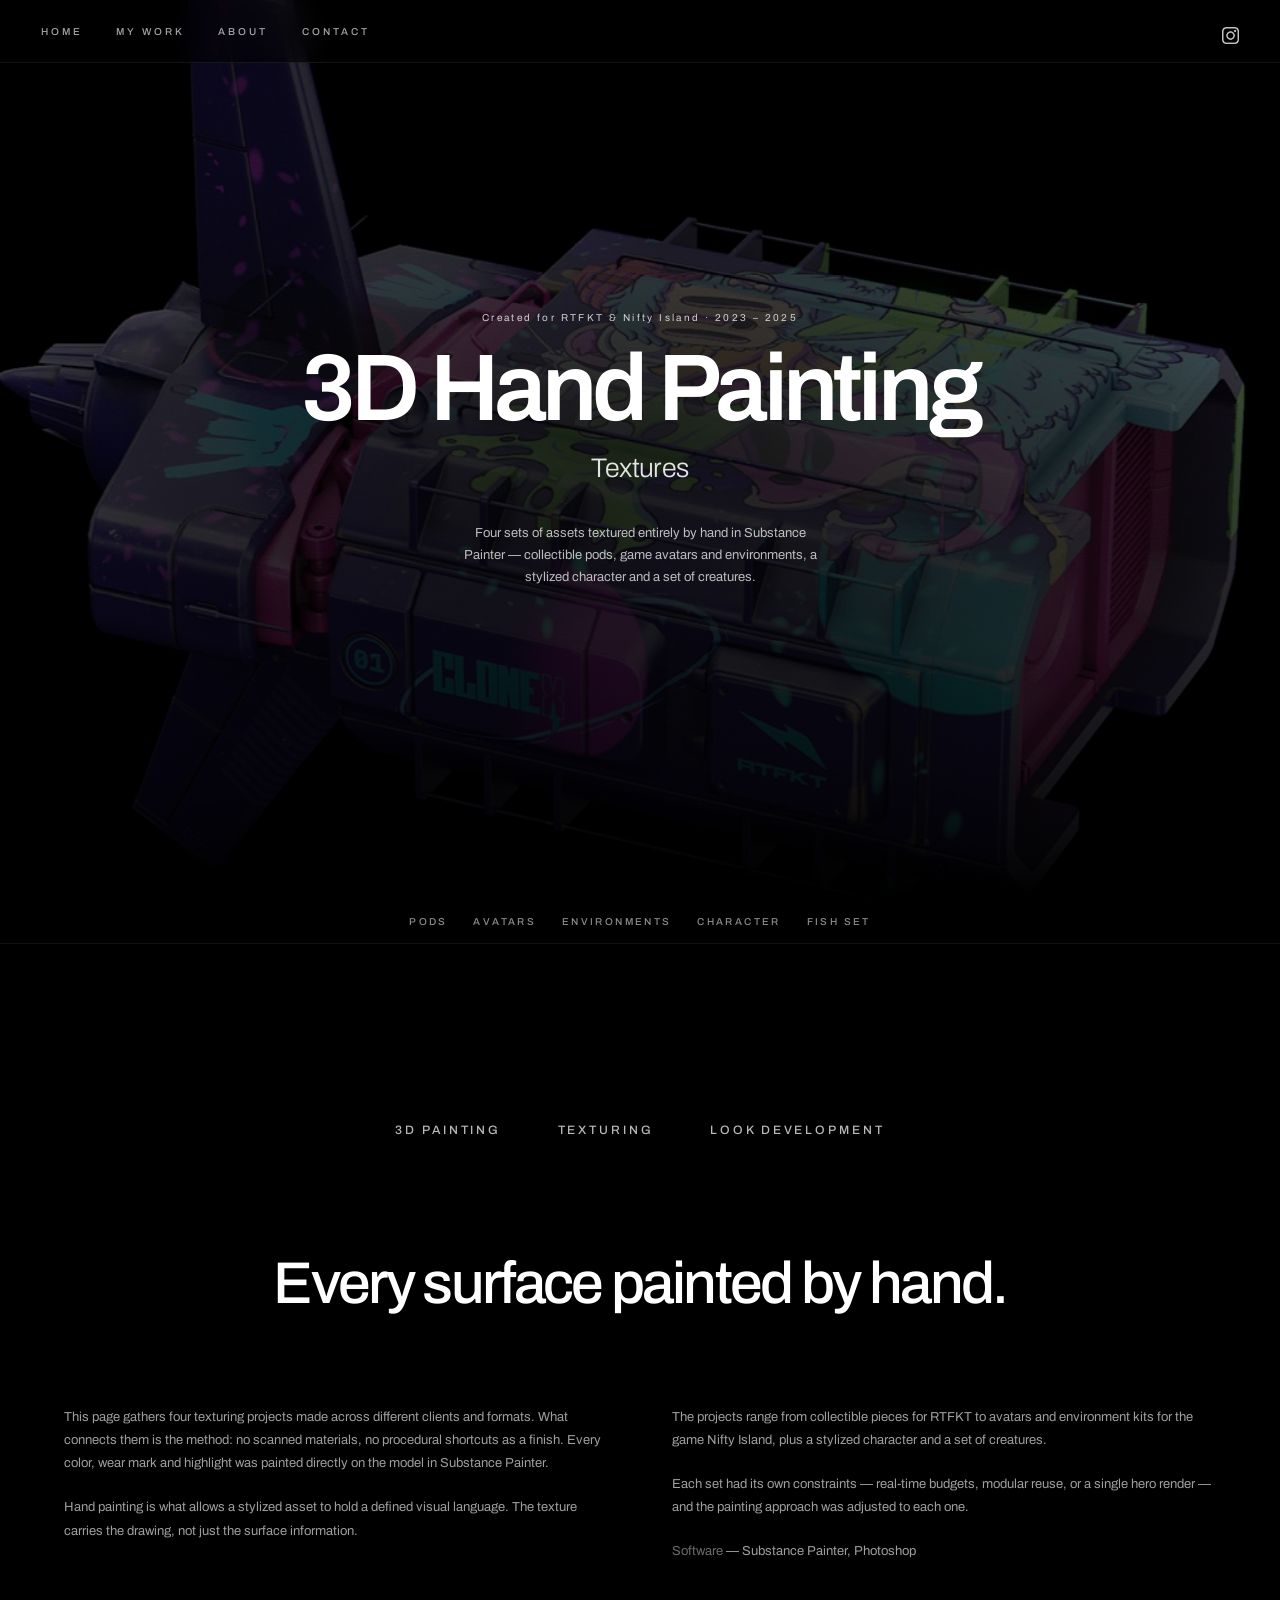
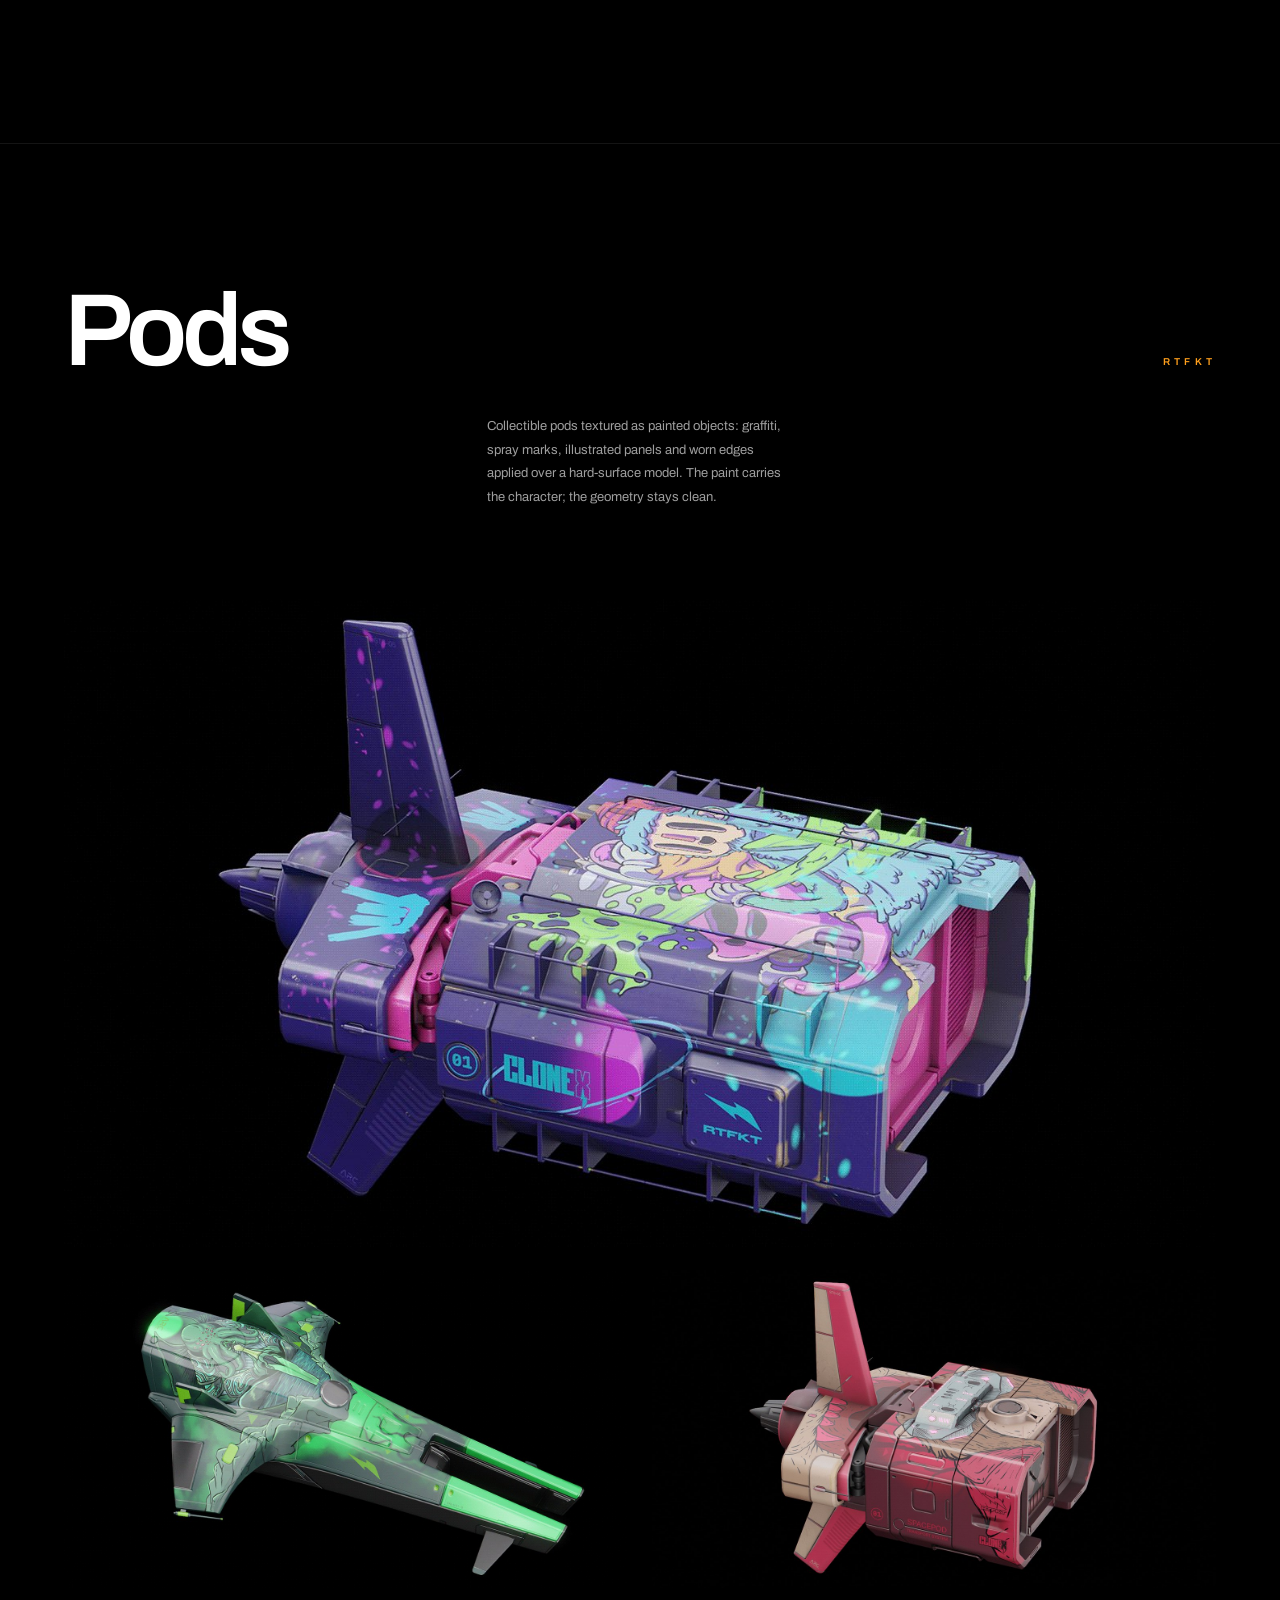
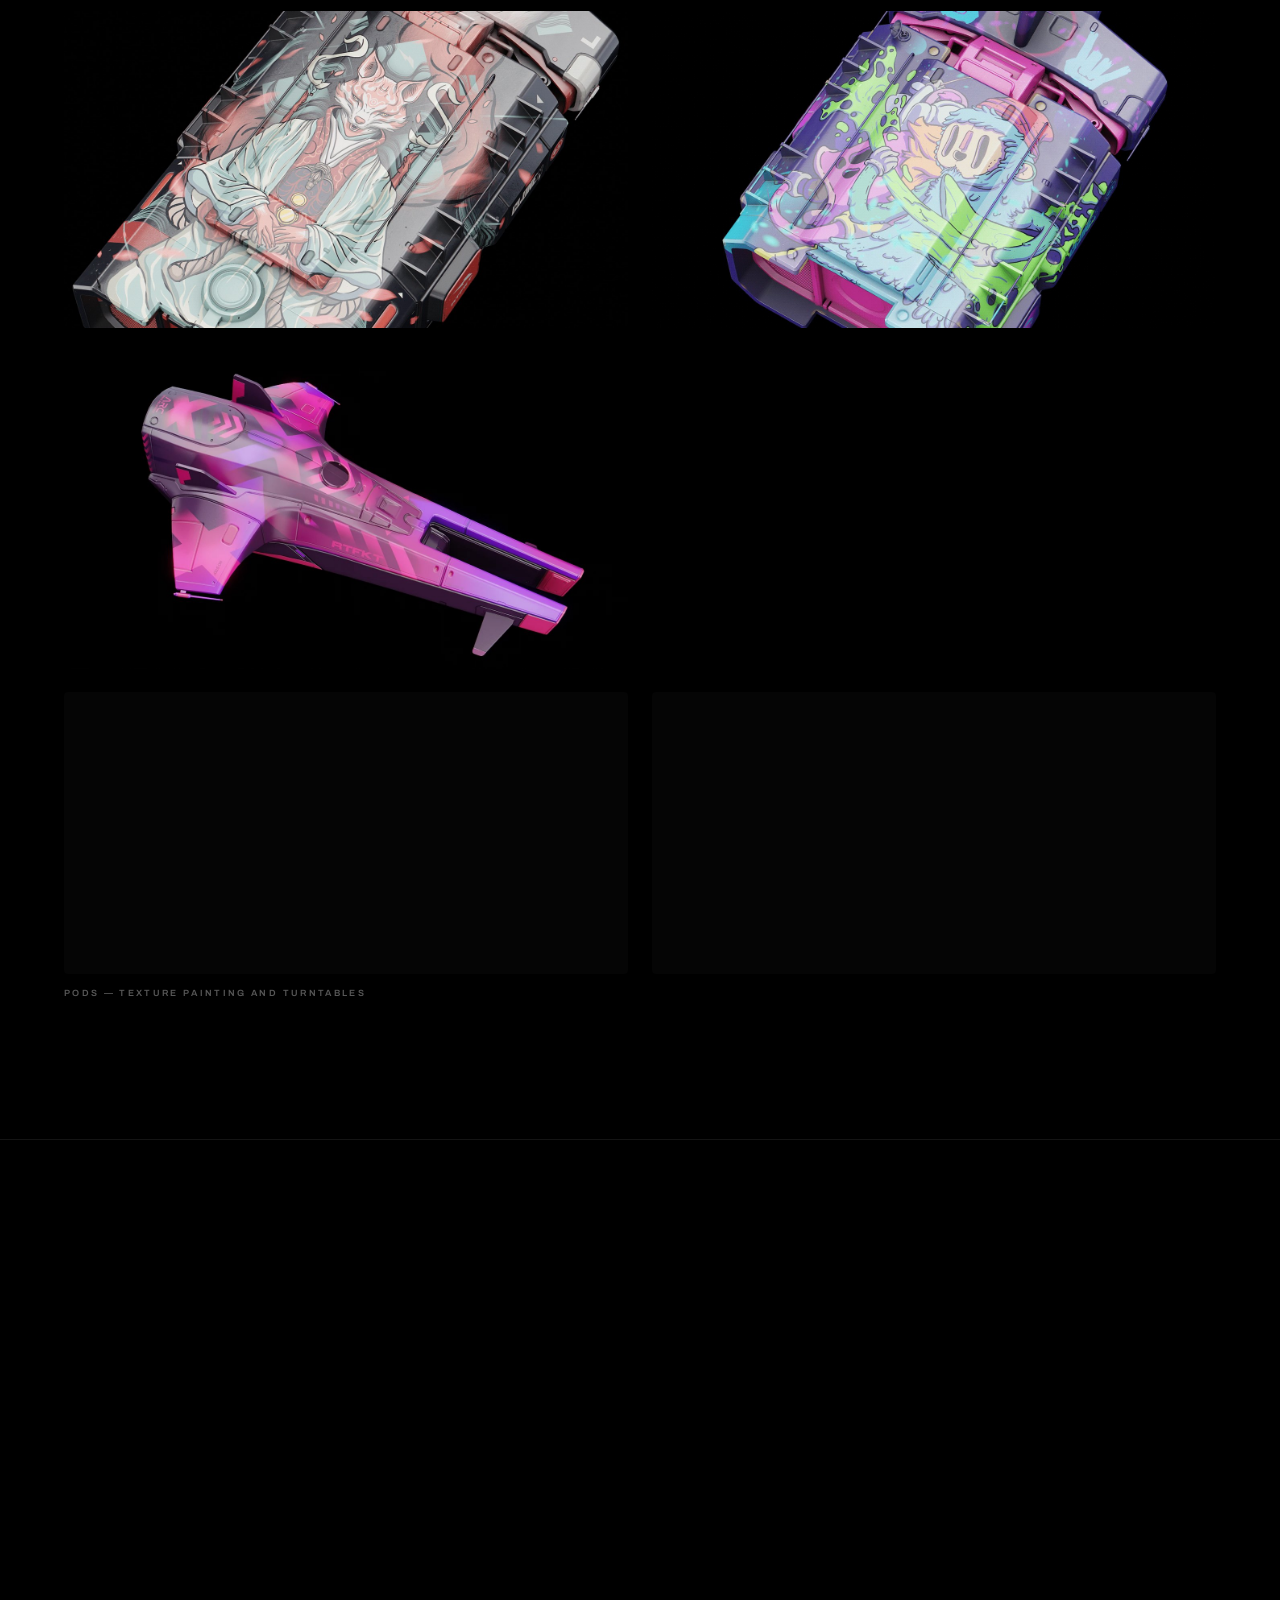
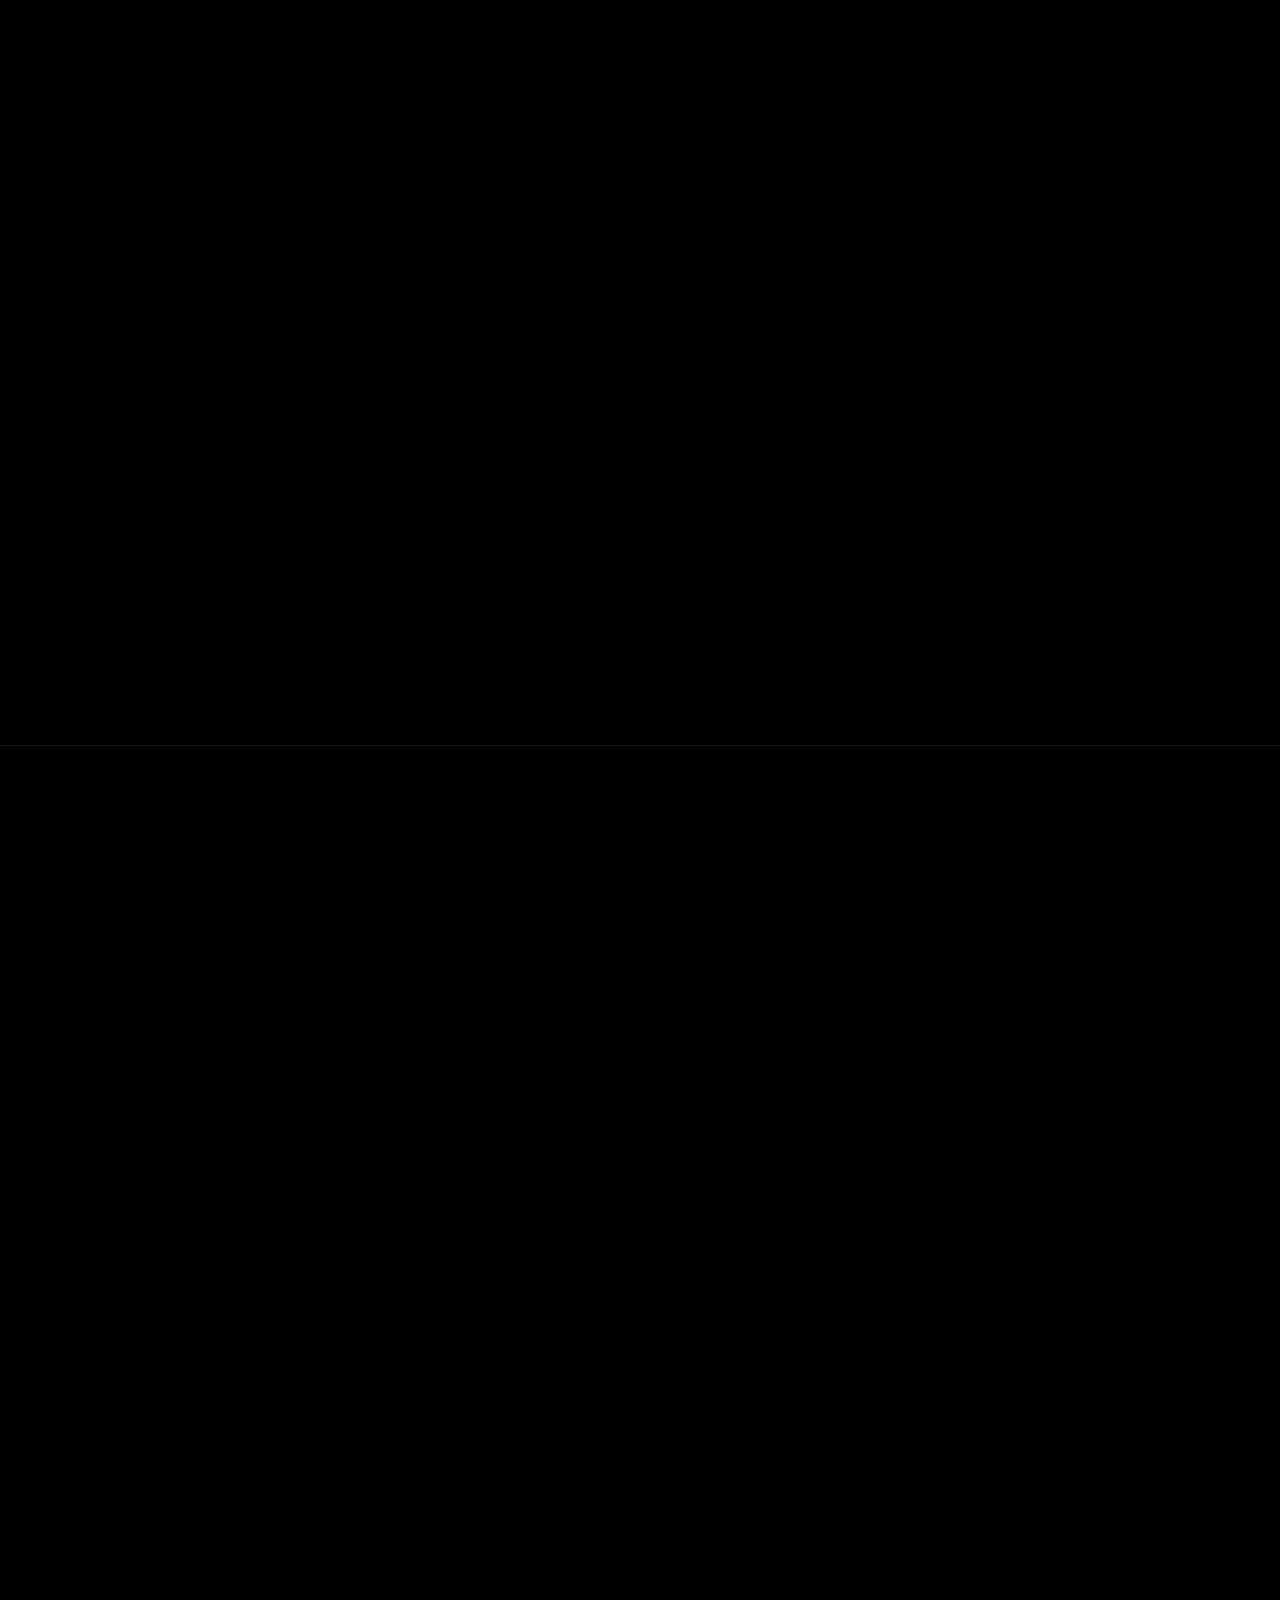
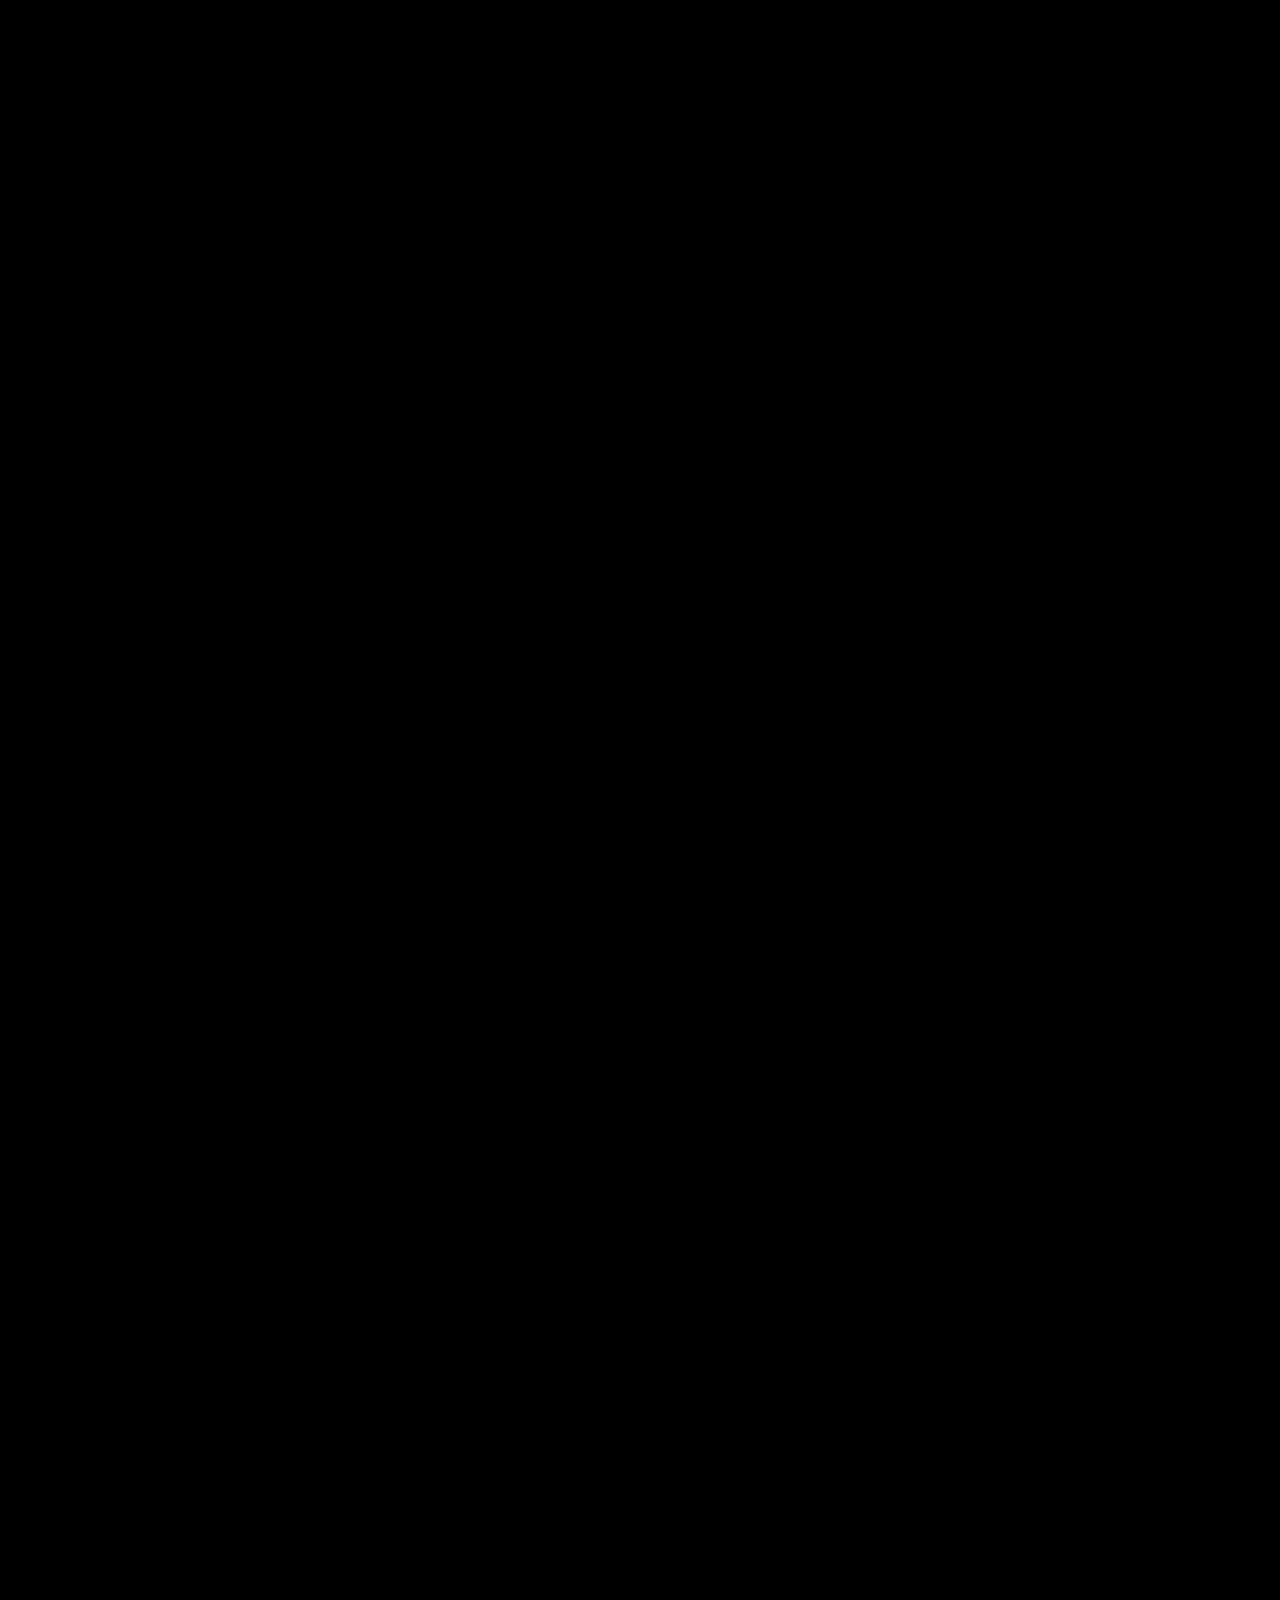
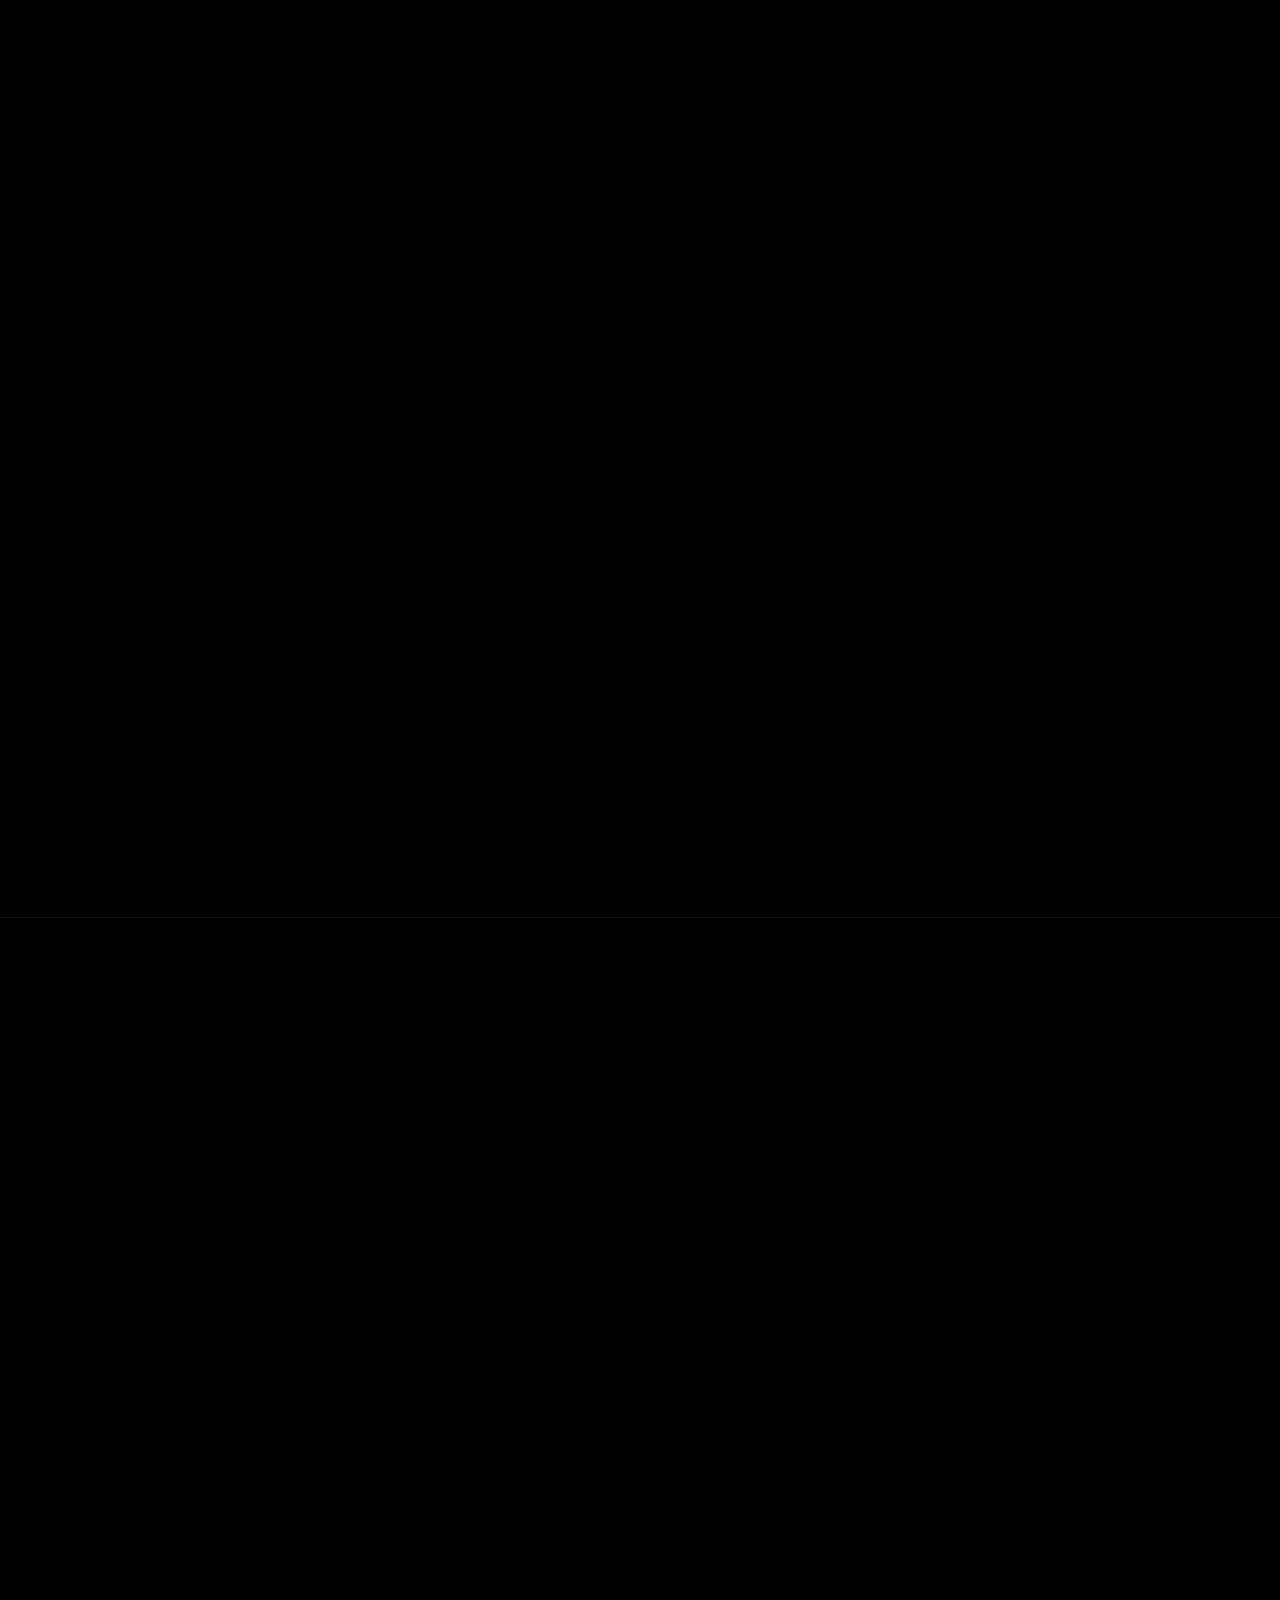
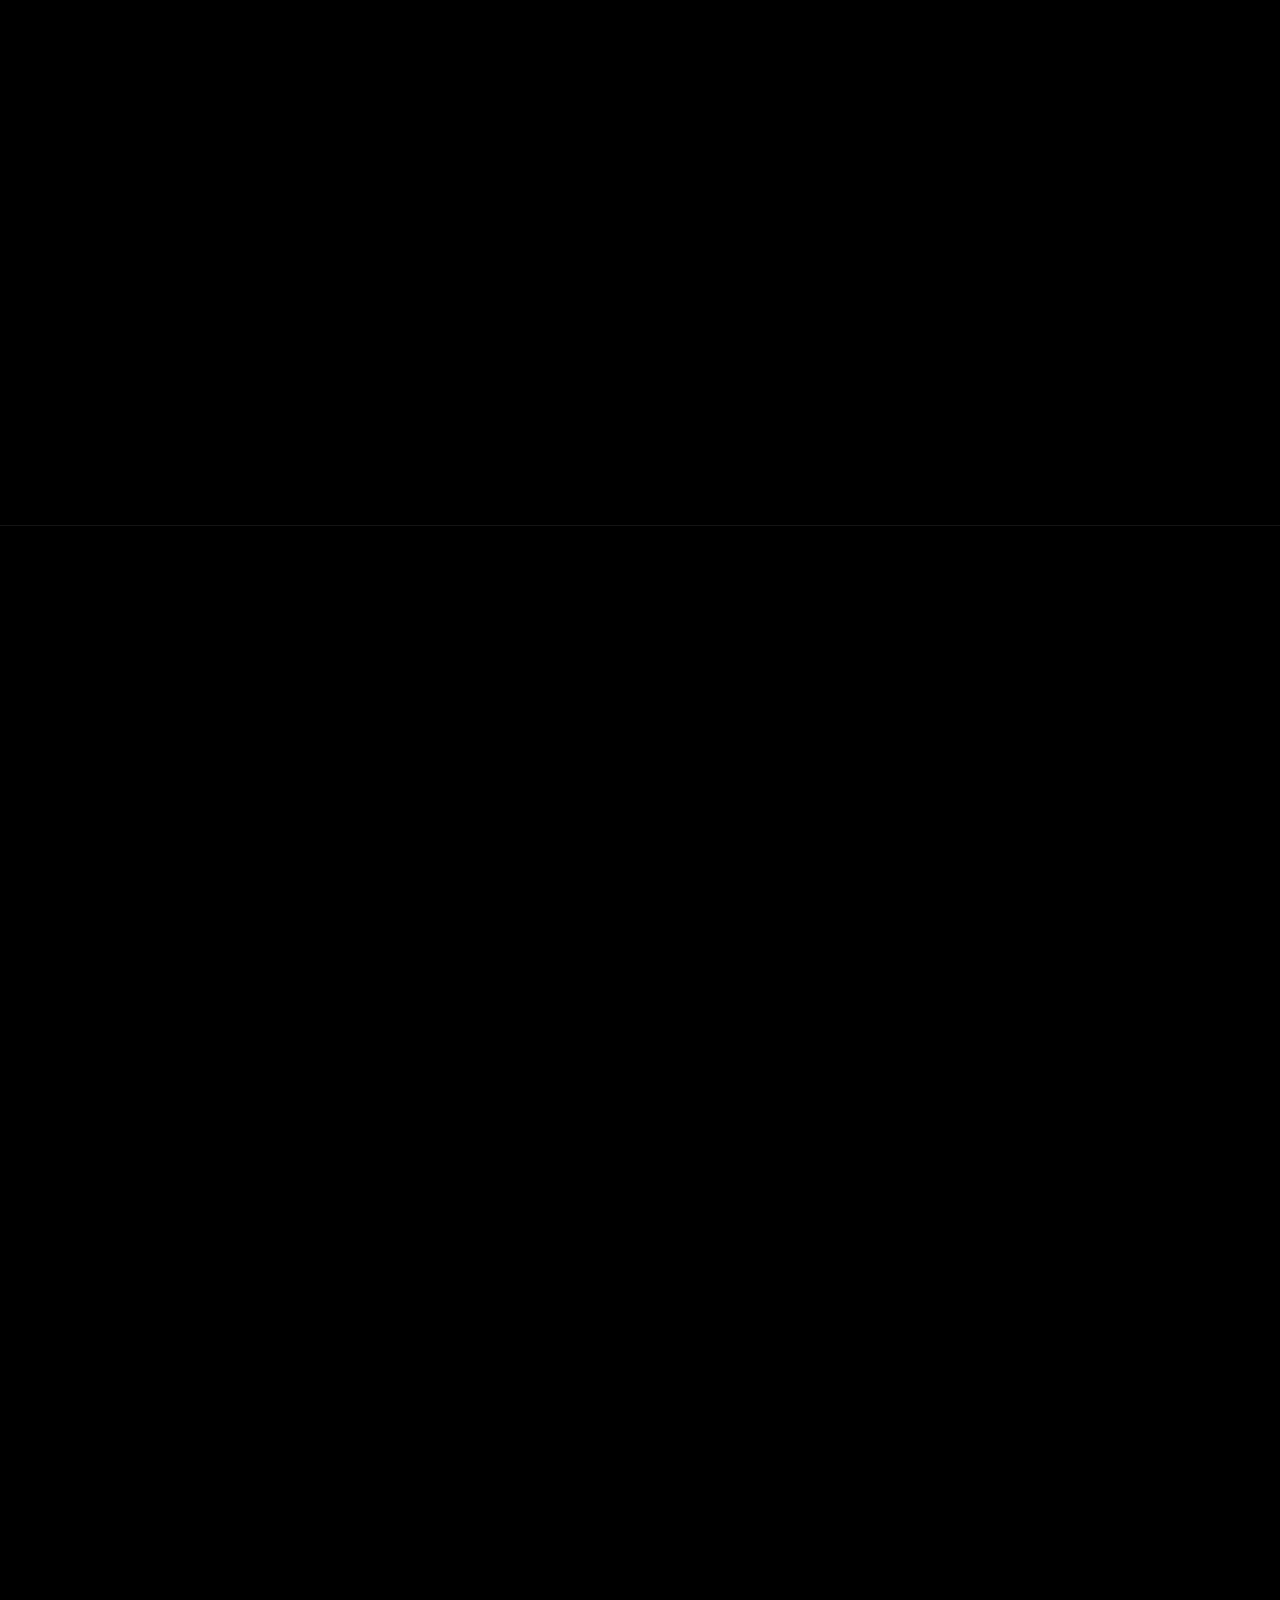
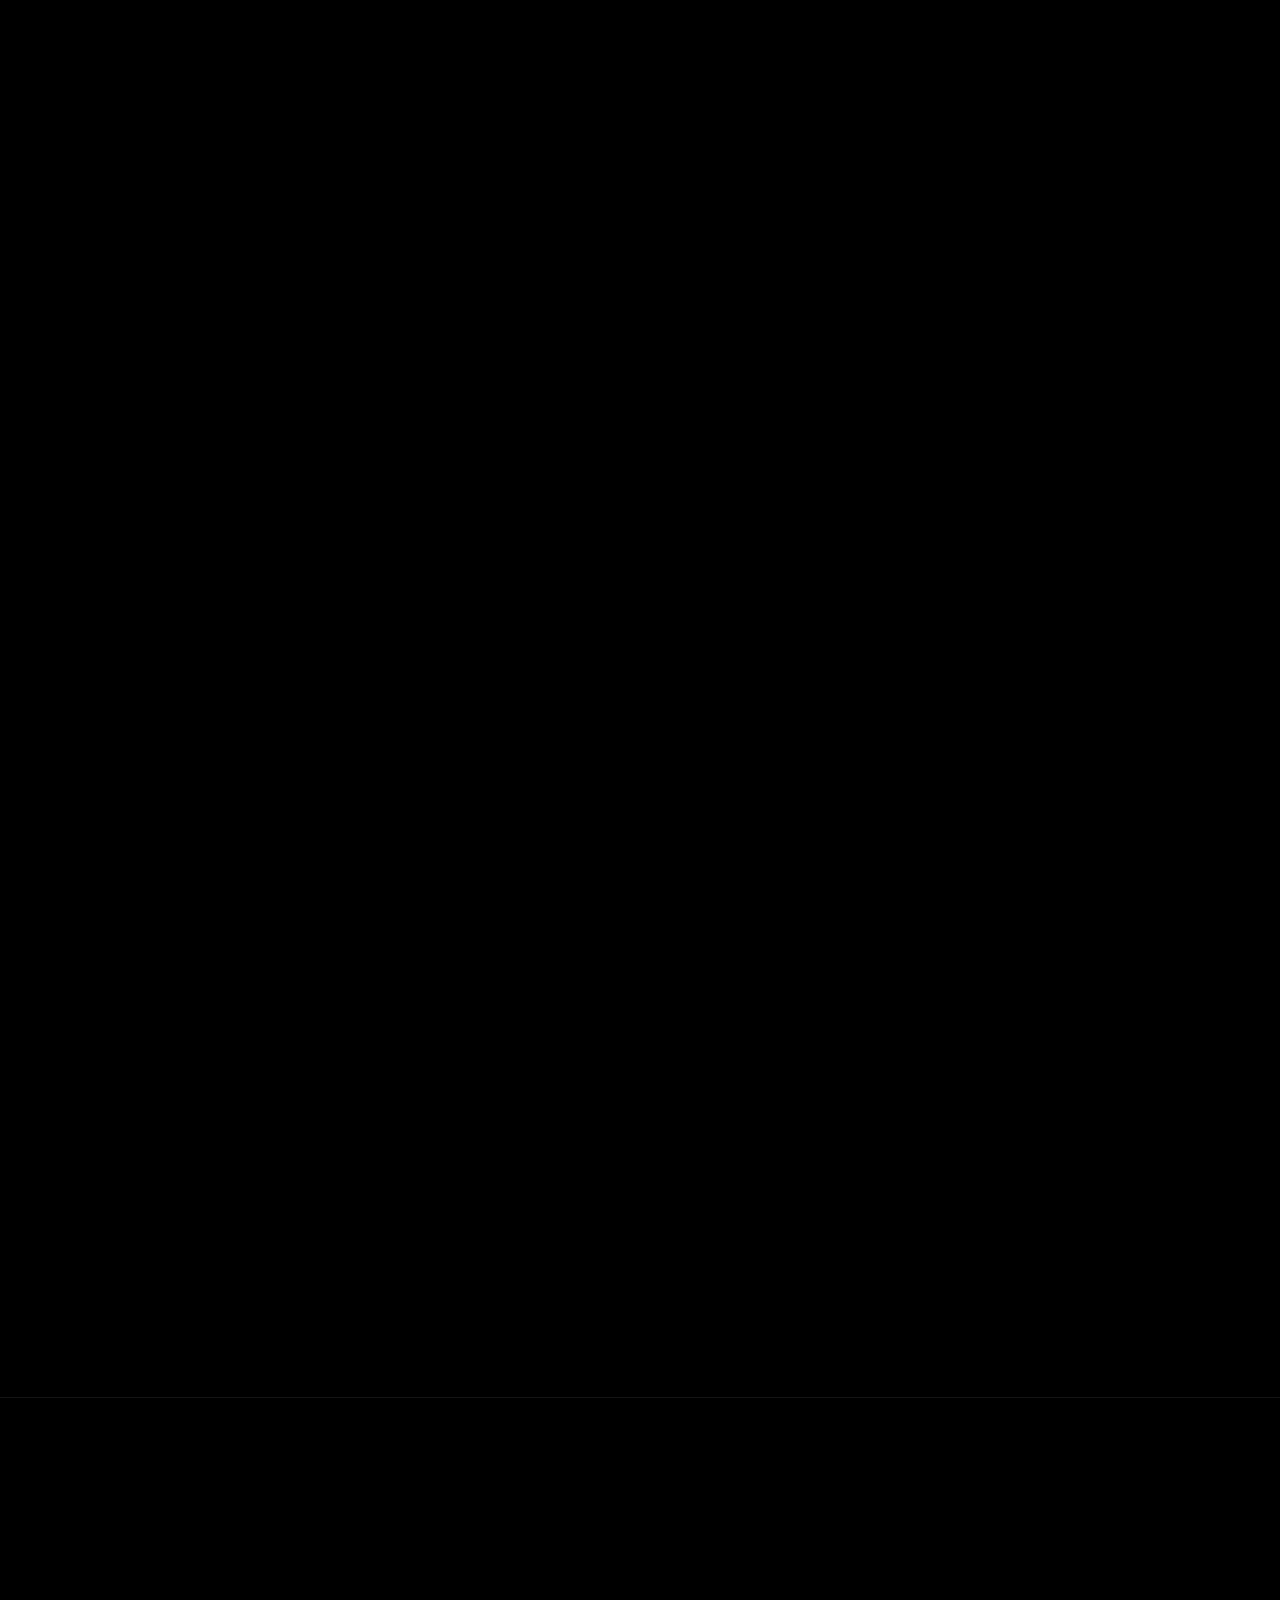
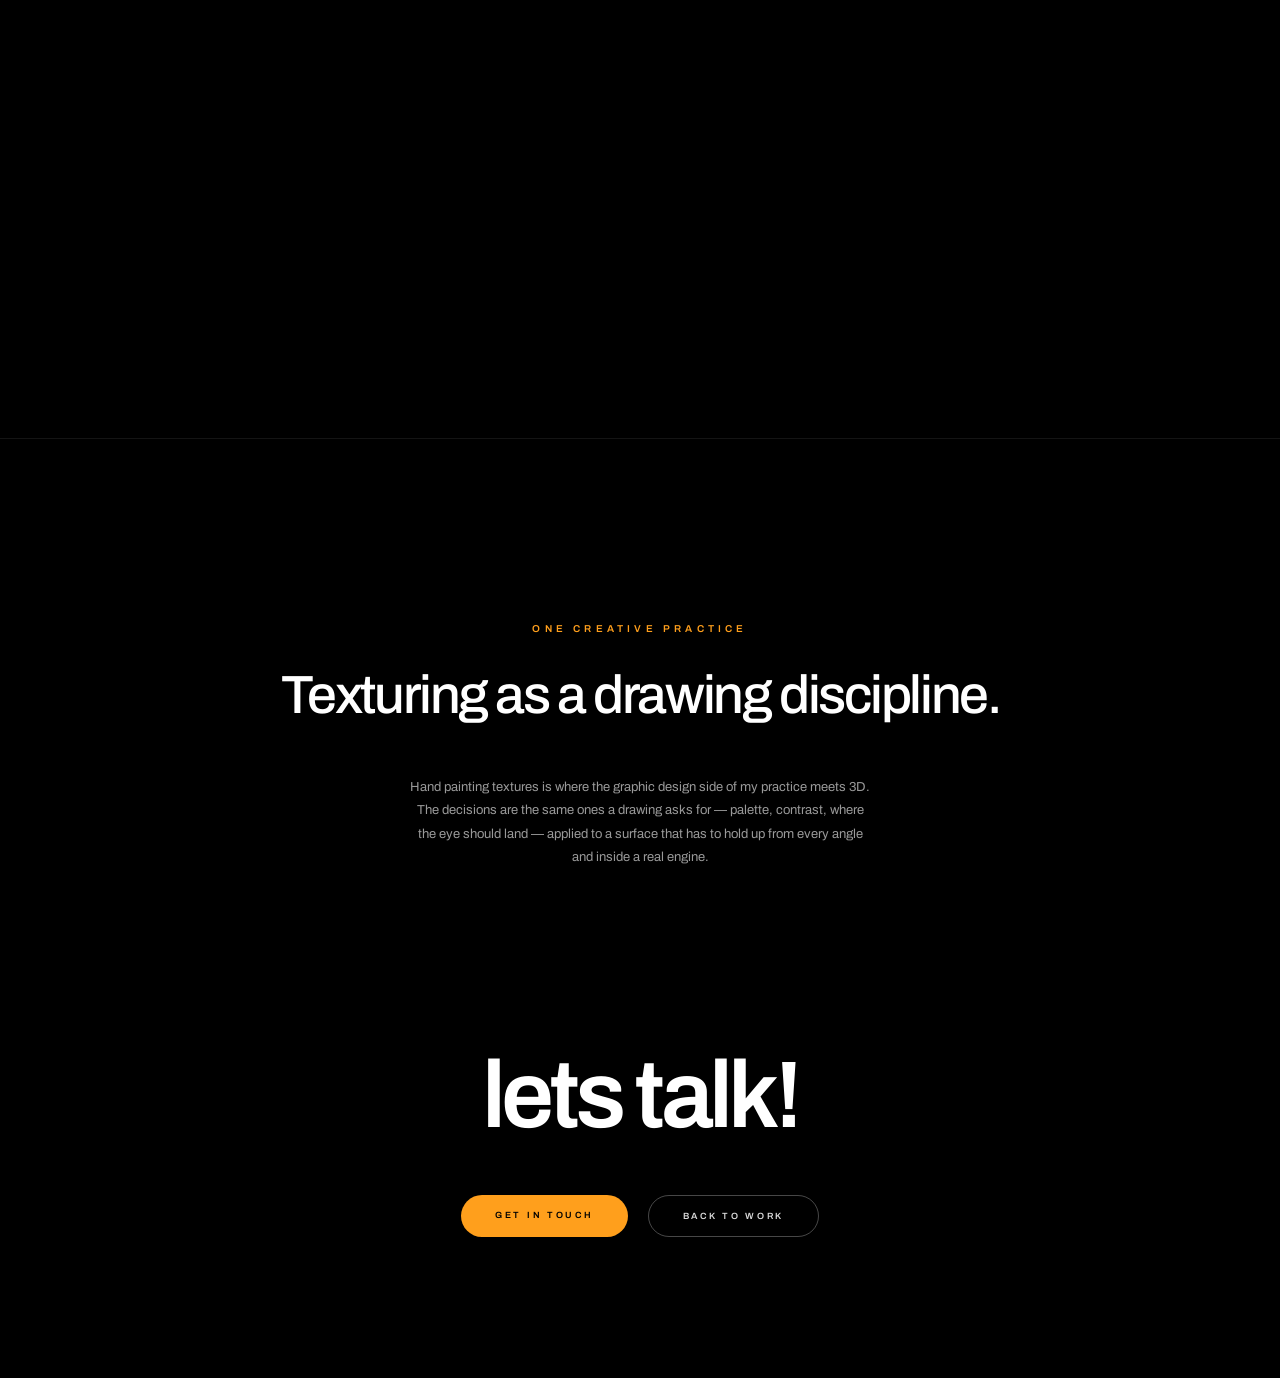
==== commit 38e5c781: "Ajustes no Portfólio" ====
--- a/3D Paintings.dc.html
+++ b/3D Paintings.dc.html
@@ -25,13 +25,13 @@
 
   <header style="position:fixed; top:0; left:0; right:0; z-index:60; display:flex; align-items:center; justify-content:space-between; padding:clamp(16px,2vw,26px) clamp(18px,3.2vw,46px); gap:16px; backdrop-filter:blur(18px); background:rgba(0,0,0,.55); border-bottom:1px solid rgba(255,255,255,.07)">
     <nav style="display:flex; gap:clamp(16px,2.6vw,38px); align-items:center; flex-wrap:wrap">
-      <a href="Portfolio.dc.html#home" style="font-size:10px; font-weight:500; letter-spacing:.3em; text-transform:uppercase; color:rgba(255,255,255,.65); white-space:nowrap" style-hover="color:#fff">home</a>
-      <a href="Portfolio.dc.html#work" style="font-size:10px; font-weight:500; letter-spacing:.3em; text-transform:uppercase; color:rgba(255,255,255,.65); white-space:nowrap" style-hover="color:#fff">my work</a>
-      <a href="Portfolio.dc.html#about" style="font-size:10px; font-weight:500; letter-spacing:.3em; text-transform:uppercase; color:rgba(255,255,255,.65); white-space:nowrap" style-hover="color:#fff">about</a>
-      <a href="Portfolio.dc.html#contact" style="font-size:10px; font-weight:500; letter-spacing:.3em; text-transform:uppercase; color:rgba(255,255,255,.65); white-space:nowrap" style-hover="color:#fff">contact</a>
+      <a href="index.html#home" style="font-size:10px; font-weight:500; letter-spacing:.3em; text-transform:uppercase; color:rgba(255,255,255,.65); white-space:nowrap" style-hover="color:#fff">home</a>
+      <a href="index.html#work" style="font-size:10px; font-weight:500; letter-spacing:.3em; text-transform:uppercase; color:rgba(255,255,255,.65); white-space:nowrap" style-hover="color:#fff">my work</a>
+      <a href="index.html#about" style="font-size:10px; font-weight:500; letter-spacing:.3em; text-transform:uppercase; color:rgba(255,255,255,.65); white-space:nowrap" style-hover="color:#fff">about</a>
+      <a href="index.html#contact" style="font-size:10px; font-weight:500; letter-spacing:.3em; text-transform:uppercase; color:rgba(255,255,255,.65); white-space:nowrap" style-hover="color:#fff">contact</a>
     </nav>
     <div style="display:flex; gap:22px; align-items:center">
-      <a href="https://instagram.com" target="_blank" rel="noreferrer" style="display:grid; place-items:center; width:17px; height:9px; opacity:.8; transition:opacity .3s ease" style-hover="opacity:1">
+      <a href="https://instagram.com/hcelsotz" target="_blank" rel="noreferrer" style="display:grid; place-items:center; width:17px; height:9px; opacity:.8; transition:opacity .3s ease" style-hover="opacity:1">
         <img src="assets/icone_instagram.png" alt="Instagram" style="width:100%; height:100%; object-fit:contain; display:block">
       </a>
     </div>
@@ -86,14 +86,14 @@
     <div style="width:min(100%,1700px); margin:clamp(46px,7vw,100px) auto 0; padding:0 clamp(18px,5vw,90px)">
       <img src="assets/paintings/pods-01.jpg" alt="Hand-painted pod" loading="lazy" decoding="async" style="width:100%; height:auto; display:block; border-radius:4px">
     </div>
-    <div style="display:grid; grid-template-columns:repeat(auto-fit,minmax(300px,1fr)); gap:clamp(14px,1.8vw,28px); width:min(100%,1700px); margin:clamp(14px,1.8vw,28px) auto 0; padding:0 clamp(18px,5vw,90px)">
+    <div style="display:grid; grid-template-columns:repeat(auto-fit,minmax(min(380px,100%),1fr)); gap:clamp(14px,1.8vw,28px); width:min(100%,1700px); margin:clamp(14px,1.8vw,28px) auto 0; padding:0 clamp(18px,5vw,90px)">
       <img src="assets/paintings/pods-02.jpg" alt="Hand-painted pod" loading="lazy" decoding="async" style="width:100%; height:auto; display:block; border-radius:4px">
       <img src="assets/paintings/pods-03.jpg" alt="Hand-painted pod" loading="lazy" decoding="async" style="width:100%; height:auto; display:block; border-radius:4px">
       <img src="assets/paintings/pods-04.jpg" alt="Hand-painted pod" loading="lazy" decoding="async" style="width:100%; height:auto; display:block; border-radius:4px">
       <img src="assets/paintings/pods-05.jpg" alt="Hand-painted pod" loading="lazy" decoding="async" style="width:100%; height:auto; display:block; border-radius:4px">
       <img src="assets/paintings/pods-06.jpg" alt="Hand-painted pod" loading="lazy" decoding="async" style="width:100%; height:auto; display:block; border-radius:4px">
     </div>
-    <div style="display:grid; grid-template-columns:repeat(auto-fit,minmax(300px,1fr)); gap:clamp(14px,1.8vw,28px); width:min(100%,1700px); margin:clamp(14px,1.8vw,28px) auto 0; padding:0 clamp(18px,5vw,90px)">
+    <div style="display:grid; grid-template-columns:repeat(auto-fit,minmax(min(380px,100%),1fr)); gap:clamp(14px,1.8vw,28px); width:min(100%,1700px); margin:clamp(14px,1.8vw,28px) auto 0; padding:0 clamp(18px,5vw,90px)">
       <video data-lazyvid="1" src="assets/paintings/pods-turntable-b.mp4" muted="" loop="" playsinline="" preload="none" aria-label="Pod turntable" style="width:100%; height:auto; display:block; border-radius:4px; background:#050505"></video>
       <video data-lazyvid="1" src="assets/paintings/pods-turntable-a.mp4" muted="" loop="" playsinline="" preload="none" aria-label="Pod turntable" style="width:100%; height:auto; display:block; border-radius:4px; background:#050505"></video>
     </div>
@@ -106,7 +106,7 @@
       <span style="font-size:10px; font-weight:600; letter-spacing:.42em; text-transform:uppercase; color:#ff9f1c">nifty island</span>
     </div>
     <p data-reveal="1" style="margin:clamp(24px,3vw,44px) auto 0; max-width:62ch; padding:0 clamp(18px,5vw,90px); font-size:clamp(13px,1vw,16px); line-height:1.8; color:rgba(255,255,255,.62); text-wrap:pretty">A series of playable characters textured for the game. Each one had to read clearly at gameplay distance and hold the identity of its collection, working inside a real-time texture budget.</p>
-    <div style="display:grid; grid-template-columns:repeat(auto-fit,minmax(240px,1fr)); gap:clamp(12px,1.5vw,24px); width:min(100%,1700px); margin:clamp(46px,7vw,100px) auto 0; padding:0 clamp(18px,5vw,90px)">
+    <div style="display:grid; grid-template-columns:repeat(auto-fit,minmax(min(520px,100%),1fr)); gap:clamp(12px,1.5vw,24px); width:min(100%,1700px); margin:clamp(46px,7vw,100px) auto 0; padding:0 clamp(18px,5vw,90px)">
       <video data-lazyvid="1" src="assets/paintings/nifty-shiba.mp4" muted="" loop="" playsinline="" preload="none" aria-label="Character turntable" style="width:100%; height:auto; display:block; border-radius:4px; background:#050505"></video>
       <video data-lazyvid="1" src="assets/paintings/nifty-wolfdao.mp4" muted="" loop="" playsinline="" preload="none" aria-label="Character turntable" style="width:100%; height:auto; display:block; border-radius:4px; background:#050505"></video>
       <video data-lazyvid="1" src="assets/paintings/nifty-metamask.mp4" muted="" loop="" playsinline="" preload="none" aria-label="Character turntable" style="width:100%; height:auto; display:block; border-radius:4px; background:#050505"></video>
@@ -122,7 +122,7 @@
       <span style="font-size:10px; font-weight:600; letter-spacing:.42em; text-transform:uppercase; color:#ff9f1c">nifty island</span>
     </div>
     <p data-reveal="1" style="margin:clamp(24px,3vw,44px) auto 0; max-width:62ch; padding:0 clamp(18px,5vw,90px); font-size:clamp(13px,1vw,16px); line-height:1.8; color:rgba(255,255,255,.62); text-wrap:pretty">Buildings, modular kits, furniture and props for the environments. Painted as families rather than single objects: the wood, fabric and paint had to stay consistent across dozens of pieces so players could combine them freely.</p>
-    <div style="display:grid; grid-template-columns:repeat(auto-fit,minmax(240px,1fr)); gap:clamp(12px,1.5vw,24px); width:min(100%,1700px); margin:clamp(46px,7vw,100px) auto 0; padding:0 clamp(18px,5vw,90px)">
+    <div style="display:grid; grid-template-columns:repeat(auto-fit,minmax(min(380px,100%),1fr)); gap:clamp(12px,1.5vw,24px); width:min(100%,1700px); margin:clamp(46px,7vw,100px) auto 0; padding:0 clamp(18px,5vw,90px)">
       <video data-lazyvid="1" src="assets/paintings/nifty-bayc.mp4" muted="" loop="" playsinline="" preload="none" aria-label="House turntable" style="width:100%; height:auto; display:block; border-radius:4px; background:#050505"></video>
       <video data-lazyvid="1" src="assets/paintings/nifty-moonbirds.mp4" muted="" loop="" playsinline="" preload="none" aria-label="House turntable" style="width:100%; height:auto; display:block; border-radius:4px; background:#050505"></video>
       <video data-lazyvid="1" src="assets/paintings/nifty-forgottenrunes.mp4" muted="" loop="" playsinline="" preload="none" aria-label="House turntable" style="width:100%; height:auto; display:block; border-radius:4px; background:#050505"></video>
@@ -130,7 +130,7 @@
       <video data-lazyvid="1" src="assets/paintings/nifty-sappyseals.mp4" muted="" loop="" playsinline="" preload="none" aria-label="House turntable" style="width:100%; height:auto; display:block; border-radius:4px; background:#050505"></video>
     </div>
     <p style="margin:14px auto 0; width:min(100%,1700px); padding:0 clamp(18px,5vw,90px); font-size:9px; font-weight:600; letter-spacing:.26em; text-transform:uppercase; color:rgba(255,255,255,.34)">houses — texture painting and turntables</p>
-    <div style="display:grid; grid-template-columns:repeat(auto-fit,minmax(320px,1fr)); gap:clamp(14px,1.8vw,28px); width:min(100%,1700px); margin:clamp(46px,7vw,100px) auto 0; padding:0 clamp(18px,5vw,90px)">
+    <div style="display:grid; grid-template-columns:repeat(auto-fit,minmax(min(560px,100%),1fr)); gap:clamp(14px,1.8vw,28px); width:min(100%,1700px); margin:clamp(46px,7vw,100px) auto 0; padding:0 clamp(18px,5vw,90px)">
       <img src="assets/paintings/env-01.jpg" alt="Hand-painted furniture set" loading="lazy" decoding="async" style="width:100%; height:auto; display:block; border-radius:4px; grid-column:1/-1">
       <img src="assets/paintings/env-02.jpg" alt="Hand-painted prop" loading="lazy" decoding="async" style="width:100%; height:auto; display:block; border-radius:4px">
       <img src="assets/paintings/env-04.jpg" alt="Hand-painted prop" loading="lazy" decoding="async" style="width:100%; height:auto; display:block; border-radius:4px">
@@ -150,7 +150,7 @@
       <span style="font-size:10px; font-weight:600; letter-spacing:.42em; text-transform:uppercase; color:#ff9f1c">art test</span>
     </div>
     <p data-reveal="1" style="margin:clamp(24px,3vw,44px) auto 0; max-width:62ch; padding:0 clamp(18px,5vw,90px); font-size:clamp(13px,1vw,16px); line-height:1.8; color:rgba(255,255,255,.62); text-wrap:pretty">A single character taken further as a painting exercise: skin, hair, fabric and leather built up in layers, with the light and volume painted into the diffuse rather than left to the shader.</p>
-    <div style="display:grid; grid-template-columns:repeat(auto-fit,minmax(300px,1fr)); gap:clamp(14px,1.8vw,28px); width:min(100%,1500px); margin:clamp(46px,7vw,100px) auto 0; padding:0 clamp(18px,5vw,90px)">
+    <div style="display:grid; grid-template-columns:repeat(auto-fit,minmax(min(380px,100%),1fr)); gap:clamp(14px,1.8vw,28px); width:min(100%,1700px); margin:clamp(46px,7vw,100px) auto 0; padding:0 clamp(18px,5vw,90px)">
       <video data-lazyvid="1" src="assets/paintings/char-render.mp4" muted="" loop="" playsinline="" preload="none" aria-label="Character render" style="width:100%; height:auto; display:block; border-radius:4px; background:#050505"></video>
       <video data-lazyvid="1" src="assets/paintings/char-turntable-a.mp4" muted="" loop="" playsinline="" preload="none" aria-label="Character turntable" style="width:100%; height:auto; display:block; border-radius:4px; background:#050505"></video>
       <video data-lazyvid="1" src="assets/paintings/char-turntable-b.mp4" muted="" loop="" playsinline="" preload="none" aria-label="Character turntable" style="width:100%; height:auto; display:block; border-radius:4px; background:#050505"></video>
@@ -164,7 +164,7 @@
       <span style="font-size:10px; font-weight:600; letter-spacing:.42em; text-transform:uppercase; color:#ff9f1c">creature painting</span>
     </div>
     <p data-reveal="1" style="margin:clamp(24px,3vw,44px) auto 0; max-width:62ch; padding:0 clamp(18px,5vw,90px); font-size:clamp(13px,1vw,16px); line-height:1.8; color:rgba(255,255,255,.62); text-wrap:pretty">A family of creatures painted with a shared palette and a loose, wet-brush treatment. Each one is distinct, but the color logic and the way the paint bleeds across the body keeps the set reading as one species.</p>
-    <div style="display:grid; grid-template-columns:repeat(auto-fit,minmax(260px,1fr)); gap:clamp(12px,1.5vw,24px); width:min(100%,1700px); margin:clamp(46px,7vw,100px) auto 0; padding:0 clamp(18px,5vw,90px)">
+    <div style="display:grid; grid-template-columns:repeat(auto-fit,minmax(min(380px,100%),1fr)); gap:clamp(12px,1.5vw,24px); width:min(100%,1700px); margin:clamp(46px,7vw,100px) auto 0; padding:0 clamp(18px,5vw,90px)">
       <img src="assets/paintings/fish-01.jpg" alt="Hand-painted creature" loading="lazy" decoding="async" style="width:100%; height:auto; display:block; border-radius:4px">
       <img src="assets/paintings/fish-02.jpg" alt="Hand-painted creature" loading="lazy" decoding="async" style="width:100%; height:auto; display:block; border-radius:4px">
       <img src="assets/paintings/fish-03.jpg" alt="Hand-painted creature" loading="lazy" decoding="async" style="width:100%; height:auto; display:block; border-radius:4px">
@@ -200,8 +200,8 @@
   <section data-screen-label="Contact CTA" style="padding:0 clamp(18px,5vw,90px) clamp(70px,11vw,160px); text-align:center">
     <h2 style="margin:0; font-size:clamp(38px,7.4vw,130px); font-weight:600; letter-spacing:-.05em; line-height:1; color:#fff">lets talk!</h2>
     <div style="display:flex; justify-content:center; gap:clamp(12px,1.6vw,20px); flex-wrap:wrap; margin-top:clamp(28px,4vw,52px)">
-      <a href="Portfolio.dc.html#contact" style="padding:15px 34px; border-radius:100px; background:#ff9f1c; color:#000; font-size:9px; font-weight:600; letter-spacing:.3em; text-transform:uppercase; transition:opacity .3s; white-space:nowrap" style-hover="opacity:.82; color:#000">get in touch</a>
-      <a href="Portfolio.dc.html#work" style="padding:15px 34px; border-radius:100px; border:1px solid rgba(255,255,255,.28); color:rgba(255,255,255,.85); font-size:9px; font-weight:600; letter-spacing:.3em; text-transform:uppercase; transition:border-color .3s, color .3s; white-space:nowrap" style-hover="border-color:#fff; color:#fff">back to work</a>
+      <a href="index.html#contact" style="padding:15px 34px; border-radius:100px; background:#ff9f1c; color:#000; font-size:9px; font-weight:600; letter-spacing:.3em; text-transform:uppercase; transition:opacity .3s; white-space:nowrap" style-hover="opacity:.82; color:#000">get in touch</a>
+      <a href="index.html#work" style="padding:15px 34px; border-radius:100px; border:1px solid rgba(255,255,255,.28); color:rgba(255,255,255,.85); font-size:9px; font-weight:600; letter-spacing:.3em; text-transform:uppercase; transition:border-color .3s, color .3s; white-space:nowrap" style-hover="border-color:#fff; color:#fff">back to work</a>
     </div>
   </section>
 </div>
